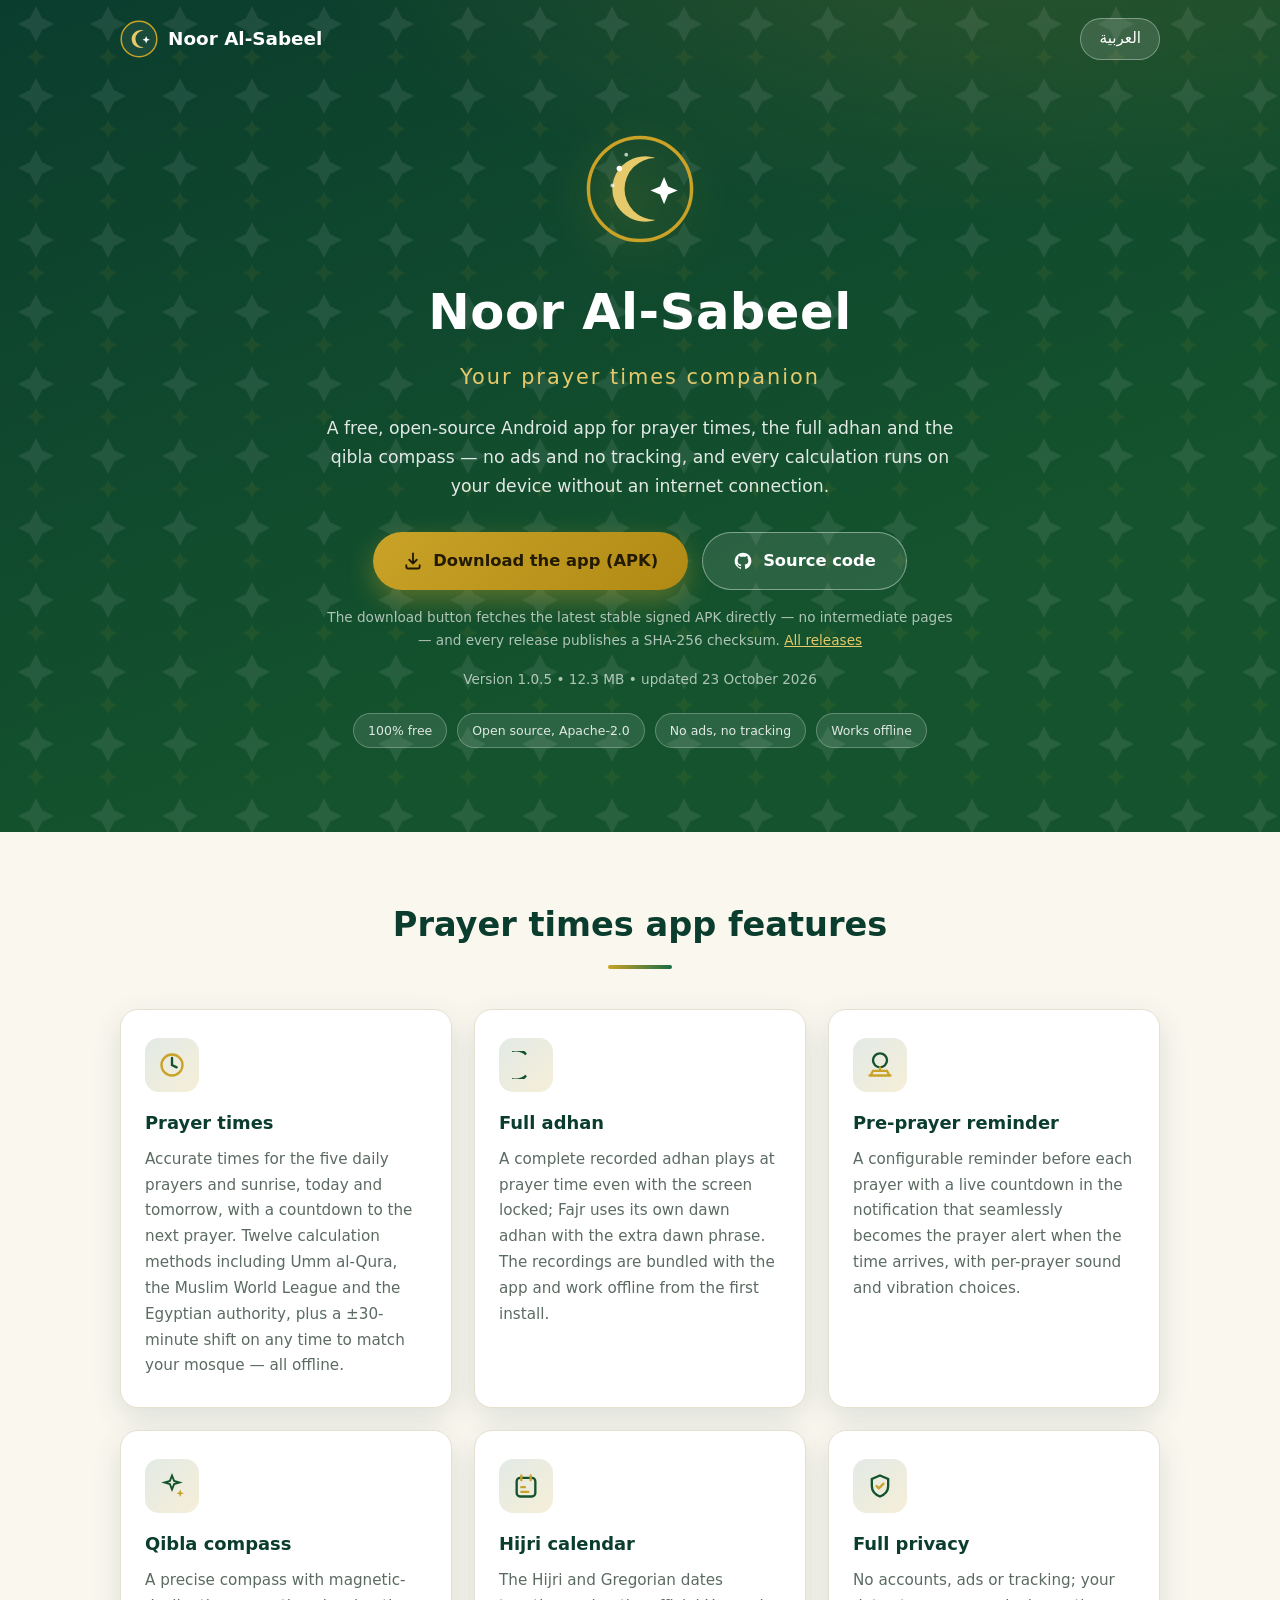
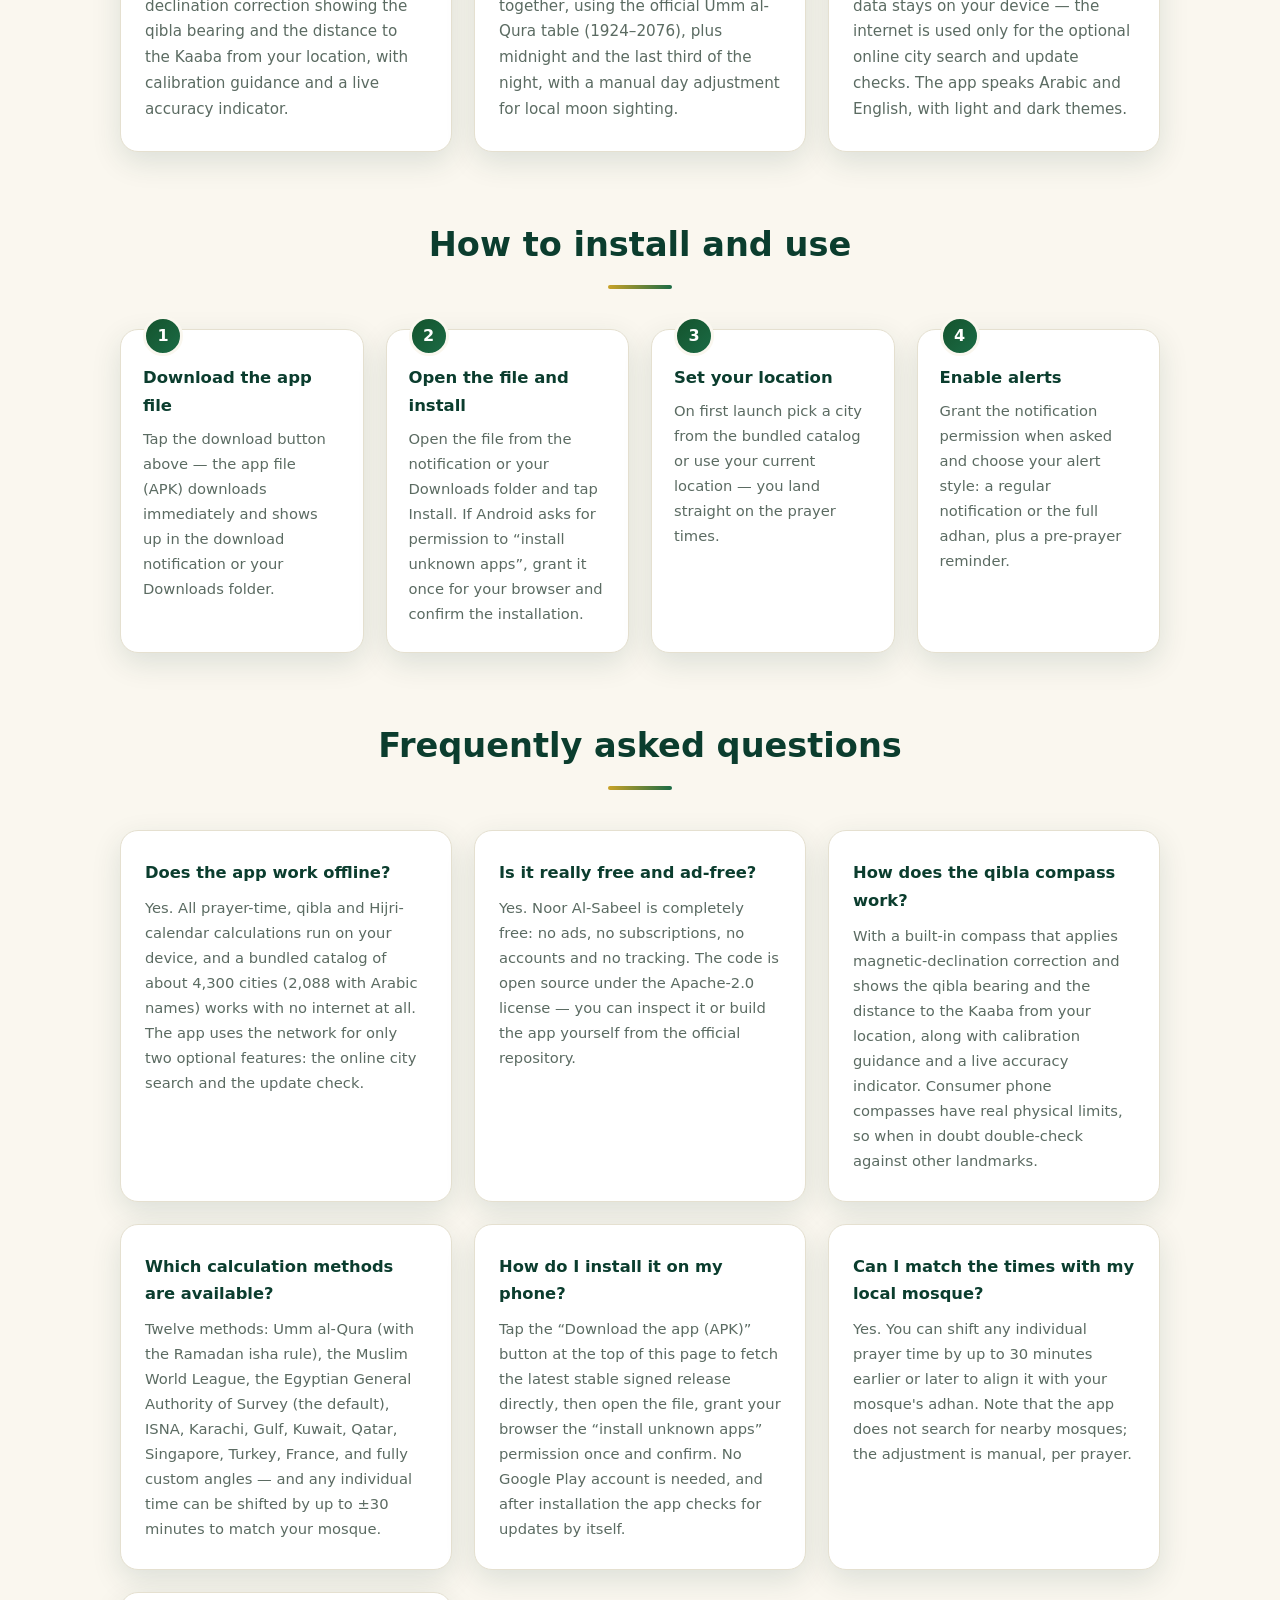
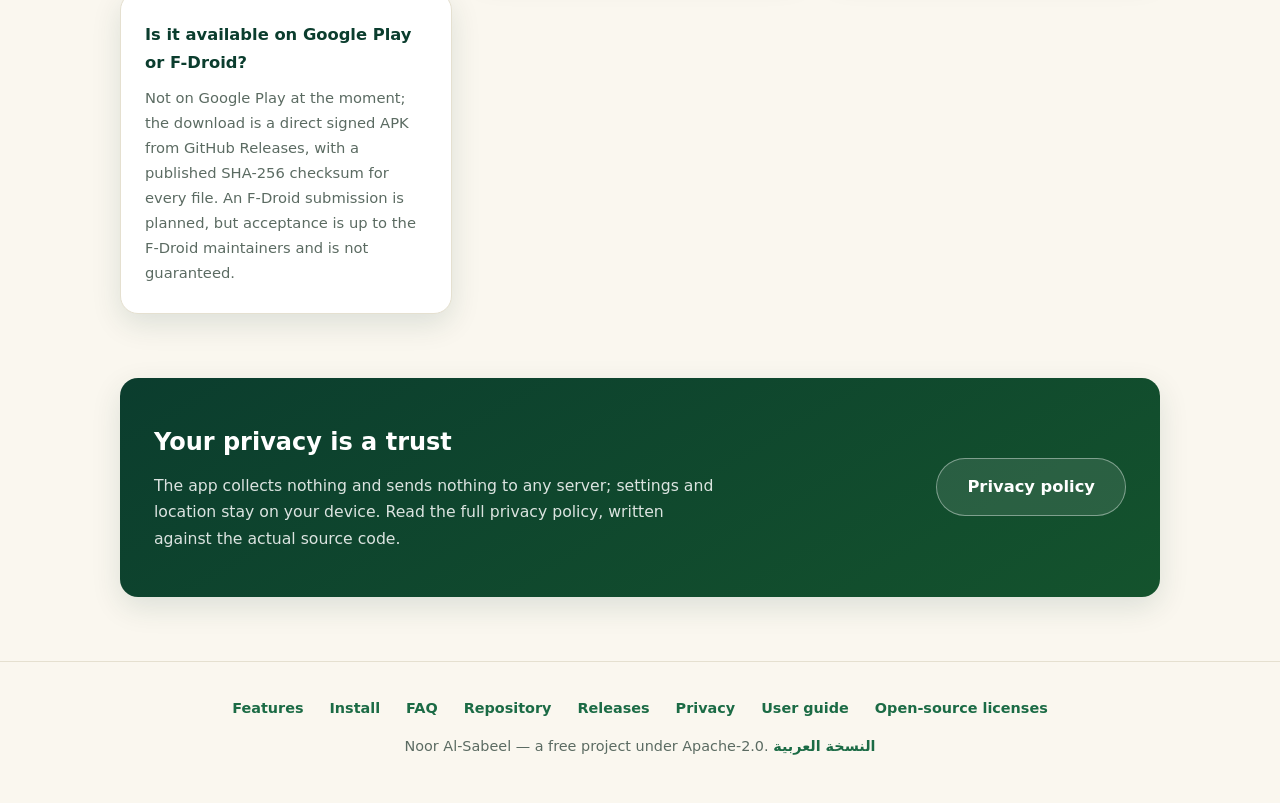
==== en/index.html @ 0519af52 "Landing page: SEO + GEO overhaul — per-language pages (hreflang), JSON-LD, FAQ, sitemap/robots/llms." ====
<!DOCTYPE html>
<html lang="en" dir="ltr">
<head>
<meta charset="UTF-8">
<meta name="viewport" content="width=device-width, initial-scale=1.0">
<title>Noor Al-Sabeel | Prayer Times, Adhan &amp; Qibla App for Android</title>
<meta name="description" content="Noor Al-Sabeel: a free, open-source Android app for prayer times, the full adhan and the qibla compass — offline, no ads, no tracking. Download the latest signed APK.">
<link rel="canonical" href="https://ahmedzakefit.github.io/noor-al-sabeel/en/">
<link rel="alternate" hreflang="ar" href="https://ahmedzakefit.github.io/noor-al-sabeel/">
<link rel="alternate" hreflang="en" href="https://ahmedzakefit.github.io/noor-al-sabeel/en/">
<link rel="alternate" hreflang="x-default" href="https://ahmedzakefit.github.io/noor-al-sabeel/">
<link rel="describedby" href="../llms.txt">
<meta name="theme-color" content="#0b3d2e">
<meta property="og:title" content="Noor Al-Sabeel — Prayer Times, Adhan &amp; Qibla App for Android">
<meta property="og:description" content="Free and open source with no ads and no tracking: prayer times, the full adhan and a qibla compass — all calculations work offline.">
<meta property="og:type" content="website">
<meta property="og:url" content="https://ahmedzakefit.github.io/noor-al-sabeel/en/">
<meta property="og:image" content="https://ahmedzakefit.github.io/noor-al-sabeel/icon-512.png">
<meta property="og:locale" content="en_US">
<meta property="og:locale:alternate" content="ar_AR">
<meta name="twitter:card" content="summary">
<meta name="twitter:title" content="Noor Al-Sabeel — Prayer Times, Adhan &amp; Qibla App for Android">
<meta name="twitter:description" content="Free, open source, offline: prayer times, the full adhan and a qibla compass, with no ads and no tracking.">
<meta name="twitter:image" content="https://ahmedzakefit.github.io/noor-al-sabeel/icon-512.png">
<link rel="apple-touch-icon" href="../icon-512.png">
<link rel="icon" href="data:image/svg+xml,%3Csvg xmlns='http://www.w3.org/2000/svg' viewBox='0 0 64 64'%3E%3Crect width='64' height='64' rx='14' fill='%230b3d2e'/%3E%3Cpath d='M40 14a19 19 0 1 0 0 36 16 16 0 1 1 0-36z' fill='%23e6c96a'/%3E%3Cpath d='M46 25l2.3 5.6 5.6 2.3-5.6 2.3L46 40.8l-2.3-5.6-5.6-2.3 5.6-2.3z' fill='%23ffffff'/%3E%3C/svg%3E">
<script type="application/ld+json">
{
  "@context": "https://schema.org",
  "@graph": [
    {
      "@type": "SoftwareApplication",
      "name": "Noor Al-Sabeel",
      "alternateName": "نور السبيل",
      "url": "https://ahmedzakefit.github.io/noor-al-sabeel/en/",
      "image": "https://ahmedzakefit.github.io/noor-al-sabeel/icon-512.png",
      "description": "A free, open-source Android app for prayer times, the full adhan and the qibla compass. Works fully offline with no ads, no accounts and no tracking, and includes 12 prayer-time calculation methods, the Umm al-Qura Hijri calendar and pre-prayer reminders.",
      "applicationCategory": "LifestyleApplication",
      "operatingSystem": "Android 7.0+",
      "inLanguage": ["en", "ar"],
      "isAccessibleForFree": true,
      "license": "https://www.apache.org/licenses/LICENSE-2.0",
      "offers": { "@type": "Offer", "price": "0", "priceCurrency": "USD" },
      "author": {
        "@type": "Organization",
        "name": "AhmedZakeFit",
        "url": "https://github.com/AhmedZakeFit"
      },
      "downloadUrl": "https://github.com/AhmedZakeFit/noor-al-sabeel/releases/latest/download/noor-al-sabeel.apk",
      "featureList": [
        "Prayer times for the five daily prayers and sunrise with 12 calculation methods, all offline",
        "A complete recorded adhan that plays at prayer time even with the screen locked, with a separate Fajr adhan",
        "A pre-prayer reminder with a live countdown in the notification",
        "A qibla compass with magnetic-declination correction and the distance to the Kaaba",
        "The official Umm al-Qura Hijri calendar (1924–2076) with a manual adjustment",
        "Shift any individual prayer time by up to ±30 minutes to match your local mosque",
        "No ads, no tracking, no accounts; your data stays on your device"
      ]
    },
    {
      "@type": "FAQPage",
      "mainEntity": [
        {
          "@type": "Question",
          "name": "Does the app work offline?",
          "acceptedAnswer": {
            "@type": "Answer",
            "text": "Yes. All prayer-time, qibla and Hijri-calendar calculations run on your device, and a bundled catalog of about 4,300 cities works with no internet at all (2,088 of them with Arabic names). The app uses the network for only two optional features: the online city search and the update check."
          }
        },
        {
          "@type": "Question",
          "name": "Is it really free and ad-free?",
          "acceptedAnswer": {
            "@type": "Answer",
            "text": "Yes. Noor Al-Sabeel is completely free: no ads, no subscriptions, no accounts and no tracking. The code is open source under the Apache-2.0 license, so you can inspect it or build the app yourself."
          }
        },
        {
          "@type": "Question",
          "name": "How does the qibla compass work?",
          "acceptedAnswer": {
            "@type": "Answer",
            "text": "With a built-in compass that applies magnetic-declination correction and shows the qibla bearing and the distance to the Kaaba from your location, along with calibration guidance and a live accuracy indicator. Consumer phone compasses still have real physical limits, so when in doubt double-check against other landmarks."
          }
        },
        {
          "@type": "Question",
          "name": "Which calculation methods are available?",
          "acceptedAnswer": {
            "@type": "Answer",
            "text": "Twelve methods: Umm al-Qura (with the Ramadan isha rule), the Muslim World League, the Egyptian General Authority of Survey (the default), ISNA, Karachi, Gulf, Kuwait, Qatar, Singapore, Turkey, France, and fully custom angles — and any individual time can be shifted by up to ±30 minutes to match your mosque."
          }
        },
        {
          "@type": "Question",
          "name": "How do I install it on my phone?",
          "acceptedAnswer": {
            "@type": "Answer",
            "text": "Tap the \"Download the app (APK)\" button at the top of this page to fetch the latest stable signed release directly, then open the file from the download notification or your Downloads folder, grant your browser the \"install unknown apps\" permission once, and confirm. No Google Play account is needed, and after installation the app checks for updates by itself."
          }
        },
        {
          "@type": "Question",
          "name": "Can I match the times with my local mosque?",
          "acceptedAnswer": {
            "@type": "Answer",
            "text": "Yes. You can shift any individual prayer time by up to 30 minutes earlier or later to align it with your mosque's adhan. Note that the app does not search for nearby mosques; the adjustment is manual, per prayer."
          }
        },
        {
          "@type": "Question",
          "name": "Is it available on Google Play or F-Droid?",
          "acceptedAnswer": {
            "@type": "Answer",
            "text": "It is not on Google Play at the moment; the download is a direct signed APK from GitHub Releases, with a published SHA-256 checksum for every file. An F-Droid submission is planned, but acceptance is up to the F-Droid maintainers and is not guaranteed."
          }
        }
      ]
    }
  ]
}
</script>
<style>
:root{
  --green-deep:#0b3d2e; --green:#14532d; --green-soft:#1b6b45;
  --gold:#c9a227; --gold-soft:#e6c96a;
  --cream:#faf7ef; --ink:#1c2b24; --muted:#5b6b62;
  --card:#ffffff; --line:#e5e0d0;
  --shadow:0 10px 30px rgba(11,61,46,.12);
  --radius:18px;
}
*{margin:0;padding:0;box-sizing:border-box}
html{scroll-behavior:smooth}
body{
  font-family:"Segoe UI",system-ui,-apple-system,"Helvetica Neue",Arial,"Noto Sans Arabic",sans-serif;
  background:var(--cream); color:var(--ink); line-height:1.7; -webkit-font-smoothing:antialiased;
}
.wrap{max-width:1080px;margin-inline:auto;padding-inline:20px}

/* ---------- header ---------- */
header{
  background:
    radial-gradient(1200px 500px at 80% -10%, rgba(201,162,39,.16), transparent 60%),
    linear-gradient(160deg,var(--green-deep),var(--green) 70%);
  color:#fff; position:relative; overflow:hidden;
}
header::before{
  content:""; position:absolute; inset:0; opacity:.08; pointer-events:none;
  background-image:url("data:image/svg+xml,%3Csvg xmlns='http://www.w3.org/2000/svg' width='72' height='72' viewBox='0 0 72 72'%3E%3Cpath d='M36 6 42 18 54 24 42 30 36 42 30 30 18 24 30 18Z' fill='%23ffffff'/%3E%3Cpath d='M36 48 39 54 45 57 39 60 36 66 33 60 27 57 33 54Z' fill='%23c9a227'/%3E%3C/svg%3E");
  background-size:72px 72px;
}
nav{display:flex;align-items:center;justify-content:space-between;gap:12px;padding:18px 0;position:relative}
.brand{display:flex;align-items:center;gap:10px;font-weight:700;font-size:1.15rem}
.brand svg{width:38px;height:38px;flex:none}
.lang-switch{
  background:rgba(255,255,255,.12); color:#fff; border:1px solid rgba(255,255,255,.35);
  border-radius:999px; padding:7px 18px; cursor:pointer; font-size:.95rem; font-family:inherit;
  transition:background .2s; text-decoration:none; display:inline-block;
}
.lang-switch:hover{background:rgba(255,255,255,.22)}
.hero{position:relative;padding:56px 0 84px;text-align:center}
.hero .crescent{width:110px;height:110px;margin-bottom:18px;filter:drop-shadow(0 8px 24px rgba(201,162,39,.45))}
.hero h1{font-size:clamp(1.9rem,5vw,3.1rem);font-weight:800;letter-spacing:.5px}
.hero h1 small{display:block;font-size:.42em;font-weight:500;color:var(--gold-soft);margin-top:6px;letter-spacing:2px}
.hero p{max-width:640px;margin:18px auto 0;color:rgba(255,255,255,.88);font-size:1.08rem}
.cta-row{display:flex;flex-wrap:wrap;gap:14px;justify-content:center;margin-top:30px}
.btn{
  display:inline-flex;align-items:center;gap:10px;border-radius:999px;padding:14px 30px;
  font-weight:700;font-size:1.02rem;text-decoration:none;transition:transform .15s, box-shadow .15s;
  border:none;cursor:pointer;font-family:inherit;
}
.btn-primary{background:linear-gradient(135deg,var(--gold),#b18a15);color:#231a02;box-shadow:0 10px 26px rgba(201,162,39,.4)}
.btn-primary:hover{transform:translateY(-2px);box-shadow:0 14px 32px rgba(201,162,39,.5)}
.btn-ghost{background:rgba(255,255,255,.1);color:#fff;border:1px solid rgba(255,255,255,.4)}
.btn-ghost:hover{background:rgba(255,255,255,.2)}
.btn svg{width:20px;height:20px}
.hero .note{margin-top:16px;font-size:.85rem;color:rgba(255,255,255,.66)}
.hero .note a{color:var(--gold-soft);text-decoration:underline}
.badges{display:flex;gap:10px;justify-content:center;margin-top:22px;flex-wrap:wrap}
.badge{
  font-size:.78rem;background:rgba(255,255,255,.1);border:1px solid rgba(255,255,255,.25);
  border-radius:999px;padding:6px 14px;color:rgba(255,255,255,.85);
}

/* ---------- sections ---------- */
section{padding:64px 0}
.section-title{text-align:center;margin-bottom:40px}
.section-title h2{font-size:clamp(1.5rem,3.6vw,2.1rem);color:var(--green-deep);font-weight:800}
.section-title .bar{width:64px;height:4px;background:linear-gradient(90deg,var(--gold),var(--green-soft));border-radius:99px;margin:12px auto 0}

/* features */
.grid{display:grid;grid-template-columns:repeat(auto-fit,minmax(250px,1fr));gap:22px}
.card{
  background:var(--card);border:1px solid var(--line);border-radius:var(--radius);
  padding:28px 24px;box-shadow:var(--shadow);
}
.card .icon{
  width:54px;height:54px;border-radius:14px;display:flex;align-items:center;justify-content:center;
  background:linear-gradient(135deg,rgba(20,83,45,.12),rgba(201,162,39,.18));margin-bottom:16px;
}
.card .icon svg{width:28px;height:28px}
.card h3{color:var(--green-deep);font-size:1.12rem;margin-bottom:8px;font-weight:700}
.card p{color:var(--muted);font-size:.95rem}

/* install steps */
.steps{counter-reset:step;display:grid;grid-template-columns:repeat(auto-fit,minmax(230px,1fr));gap:22px}
.step{background:var(--card);border:1px solid var(--line);border-radius:var(--radius);padding:26px 22px;box-shadow:var(--shadow);position:relative}
.step::before{
  counter-increment:step;content:counter(step);
  position:absolute;top:-14px;inset-inline-start:22px;width:34px;height:34px;border-radius:50%;
  background:linear-gradient(135deg,var(--green),var(--green-soft));color:#fff;font-weight:800;
  display:flex;align-items:center;justify-content:center;border:3px solid var(--cream);
}
.step h3{color:var(--green-deep);font-size:1.03rem;margin:8px 0 6px;font-weight:700}
.step p{color:var(--muted);font-size:.92rem}

/* FAQ */
.faq .card h3{font-size:1.02rem}
.faq .card p{font-size:.92rem}

/* privacy band */
.band{
  background:linear-gradient(150deg,var(--green-deep),var(--green));border-radius:var(--radius);
  color:#fff;padding:44px 34px;display:flex;flex-wrap:wrap;gap:26px;align-items:center;justify-content:space-between;
  box-shadow:var(--shadow);
}
.band h2{font-size:1.5rem;margin-bottom:10px}
.band p{color:rgba(255,255,255,.85);max-width:560px;font-size:.98rem}
.band .btn-ghost{white-space:nowrap}

/* footer */
footer{border-top:1px solid var(--line);padding:34px 0 44px;color:var(--muted);font-size:.9rem;text-align:center}
footer .links{display:flex;gap:8px 26px;justify-content:center;flex-wrap:wrap;margin-bottom:14px}
footer a{color:var(--green-soft);text-decoration:none;font-weight:600}
footer a:hover{text-decoration:underline}

/* ---------- responsive ---------- */
@media (max-width:640px){
  .hero{padding:40px 0 64px}
  .cta-row .btn{width:100%;justify-content:center}
  section{padding:48px 0}
}
</style>
</head>
<body>

<header>
  <div class="wrap">
    <nav>
      <div class="brand">
        <svg viewBox="0 0 64 64" fill="none" aria-hidden="true">
          <circle cx="32" cy="32" r="30" stroke="#c9a227" stroke-width="2.5" fill="rgba(255,255,255,.06)"/>
          <path d="M40 18a15 15 0 1 0 0 28 12.5 12.5 0 1 1 0-28z" fill="#e6c96a"/>
          <path d="M44 27l1.8 4.4 4.4 1.8-4.4 1.8L44 39.4l-1.8-4.4-4.4-1.8 4.4-1.8z" fill="#ffffff"/>
        </svg>
        <span>Noor Al-Sabeel</span>
      </div>
      <a class="lang-switch" href="../" hreflang="ar" lang="ar" title="التبديل إلى العربية">العربية</a>
    </nav>

    <div class="hero">
      <svg class="crescent" viewBox="0 0 64 64" fill="none" aria-hidden="true">
        <circle cx="32" cy="32" r="30" stroke="#c9a227" stroke-width="2"/>
        <path d="M41 14a19 19 0 1 0 0 36 16 16 0 1 1 0-36z" fill="#e6c96a"/>
        <path d="M46 25l2.3 5.6 5.6 2.3-5.6 2.3L46 40.8l-2.3-5.6-5.6-2.3 5.6-2.3z" fill="#ffffff"/>
        <circle cx="20" cy="20" r="1.6" fill="#ffffff"/>
        <circle cx="16" cy="30" r="1.2" fill="#ffffff" opacity=".7"/>
        <circle cx="24" cy="12" r="1.1" fill="#ffffff" opacity=".7"/>
      </svg>
      <h1>
        Noor Al-Sabeel
        <small>Your prayer times companion</small>
      </h1>
      <p>
        A free, open-source Android app for prayer times, the full adhan and the
        qibla compass — no ads and no tracking, and every calculation runs on your
        device without an internet connection.
      </p>

      <div class="cta-row">
        <a class="btn btn-primary" href="https://github.com/AhmedZakeFit/noor-al-sabeel/releases/latest/download/noor-al-sabeel.apk">
          <svg viewBox="0 0 24 24" fill="none" aria-hidden="true"><path d="M12 3v12m0 0l-4.5-4.5M12 15l4.5-4.5M4 17v2a2 2 0 002 2h12a2 2 0 002-2v-2" stroke="currentColor" stroke-width="2.2" stroke-linecap="round" stroke-linejoin="round"/></svg>
          <span>Download the app (APK)</span>
        </a>
        <a class="btn btn-ghost" href="https://github.com/AhmedZakeFit/noor-al-sabeel">
          <svg viewBox="0 0 24 24" fill="currentColor" aria-hidden="true"><path d="M12 2A10 10 0 0 0 8.84 21.5c.5.08.66-.23.66-.5v-1.69c-2.77.6-3.36-1.34-3.36-1.34-.46-1.16-1.11-1.47-1.11-1.47-.91-.62.07-.6.07-.6 1 .07 1.53 1.03 1.53 1.03.87 1.52 2.34 1.07 2.91.83.09-.65.35-1.09.63-1.34-2.22-.25-4.55-1.11-4.55-4.92 0-1.11.38-2 1.03-2.71-.1-.25-.45-1.29.1-2.64 0 0 .84-.27 2.75 1.02.79-.22 1.65-.33 2.5-.33s1.71.11 2.5.33c1.91-1.29 2.75-1.02 2.75-1.02.55 1.35.2 2.39.1 2.64.65.71 1.03 1.6 1.03 2.71 0 3.82-2.34 4.66-4.57 4.91.36.31.69.92.69 1.85V21c0 .27.16.59.67.5C19.14 20.16 22 16.42 22 12A10 10 0 0 0 12 2z"/></svg>
          <span>Source code</span>
        </a>
      </div>
      <p class="note">The download button fetches the latest stable signed APK directly — no intermediate pages — and every release publishes a SHA-256 checksum. <a href="https://github.com/AhmedZakeFit/noor-al-sabeel/releases">All releases</a></p>
      <p class="note" id="releaseMeta" hidden></p>

      <div class="badges">
        <span class="badge">100% free</span>
        <span class="badge">Open source, Apache-2.0</span>
        <span class="badge">No ads, no tracking</span>
        <span class="badge">Works offline</span>
      </div>
    </div>
  </div>
</header>

<main>
  <!-- ================= features ================= -->
  <section id="features">
    <div class="wrap">
      <div class="section-title">
        <h2>Prayer times app features</h2>
        <div class="bar"></div>
      </div>
      <div class="grid">

        <div class="card">
          <div class="icon"><svg viewBox="0 0 24 24" fill="none"><path d="M12 6v6l4 2" stroke="#14532d" stroke-width="2" stroke-linecap="round"/><circle cx="12" cy="12" r="9" stroke="#c9a227" stroke-width="2"/></svg></div>
          <h3>Prayer times</h3>
          <p>Accurate times for the five daily prayers and sunrise, today and tomorrow, with a countdown to the next prayer. Twelve calculation methods including Umm al-Qura, the Muslim World League and the Egyptian authority, plus a ±30-minute shift on any time to match your mosque — all offline.</p>
        </div>

        <div class="card">
          <div class="icon"><svg viewBox="0 0 24 24" fill="none"><path d="M12 3a15 15 0 1 0 0 18 12.5 12.5 0 1 1 0-18z" stroke="#14532d" stroke-width="2" fill="rgba(201,162,39,.25)"/></svg></div>
          <h3>Full adhan</h3>
          <p>A complete recorded adhan plays at prayer time even with the screen locked; Fajr uses its own dawn adhan with the extra dawn phrase. The recordings are bundled with the app and work offline from the first install.</p>
        </div>

        <div class="card">
          <div class="icon"><svg viewBox="0 0 24 24" fill="none"><path d="M18 8a6 6 0 1 1-12 0 6 6 0 0 1 12 0z" stroke="#14532d" stroke-width="2"/><path d="M12 14v3m-9 4h18M4 21l2-4h12l2 4" stroke="#c9a227" stroke-width="2" stroke-linecap="round"/></svg></div>
          <h3>Pre-prayer reminder</h3>
          <p>A configurable reminder before each prayer with a live countdown in the notification that seamlessly becomes the prayer alert when the time arrives, with per-prayer sound and vibration choices.</p>
        </div>

        <div class="card">
          <div class="icon"><svg viewBox="0 0 24 24" fill="none"><path d="M12 3l1.8 4.6L18.5 9l-4.7 1.4L12 15l-1.8-4.6L5.5 9l4.7-1.4z" stroke="#14532d" stroke-width="1.6"/><path d="M19 15l.9 2.3 2.3.9-2.3.9-.9 2.3-.9-2.3-2.3-.9 2.3-.9z" fill="#c9a227"/></svg></div>
          <h3>Qibla compass</h3>
          <p>A precise compass with magnetic-declination correction showing the qibla bearing and the distance to the Kaaba from your location, with calibration guidance and a live accuracy indicator.</p>
        </div>

        <div class="card">
          <div class="icon"><svg viewBox="0 0 24 24" fill="none"><rect x="4" y="5" width="16" height="16" rx="3" stroke="#14532d" stroke-width="2"/><path d="M8 3v4M16 3v4M8 13h3M8 17h6" stroke="#c9a227" stroke-width="2" stroke-linecap="round"/></svg></div>
          <h3>Hijri calendar</h3>
          <p>The Hijri and Gregorian dates together, using the official Umm al-Qura table (1924–2076), plus midnight and the last third of the night, with a manual day adjustment for local moon sighting.</p>
        </div>

        <div class="card">
          <div class="icon"><svg viewBox="0 0 24 24" fill="none"><path d="M12 3l7 3v6c0 4.4-3 7.4-7 9-4-1.6-7-4.6-7-9V6z" stroke="#14532d" stroke-width="2"/><path d="M9 12l2 2 4-4" stroke="#c9a227" stroke-width="2" stroke-linecap="round" stroke-linejoin="round"/></svg></div>
          <h3>Full privacy</h3>
          <p>No accounts, ads or tracking; your data stays on your device — the internet is used only for the optional online city search and update checks. The app speaks Arabic and English, with light and dark themes.</p>
        </div>

      </div>
    </div>
  </section>

  <!-- ================= how to install ================= -->
  <section id="install" style="padding-top:0">
    <div class="wrap">
      <div class="section-title">
        <h2>How to install and use</h2>
        <div class="bar"></div>
      </div>
      <div class="steps">
        <div class="step">
          <h3>Download the app file</h3>
          <p>Tap the download button above — the app file (APK) downloads immediately and shows up in the download notification or your Downloads folder.</p>
        </div>
        <div class="step">
          <h3>Open the file and install</h3>
          <p>Open the file from the notification or your Downloads folder and tap Install. If Android asks for permission to “install unknown apps”, grant it once for your browser and confirm the installation.</p>
        </div>
        <div class="step">
          <h3>Set your location</h3>
          <p>On first launch pick a city from the bundled catalog or use your current location — you land straight on the prayer times.</p>
        </div>
        <div class="step">
          <h3>Enable alerts</h3>
          <p>Grant the notification permission when asked and choose your alert style: a regular notification or the full adhan, plus a pre-prayer reminder.</p>
        </div>
      </div>
    </div>
  </section>

  <!-- ================= FAQ ================= -->
  <section id="faq" class="faq" style="padding-top:0">
    <div class="wrap">
      <div class="section-title">
        <h2>Frequently asked questions</h2>
        <div class="bar"></div>
      </div>
      <div class="grid">

        <div class="card">
          <h3>Does the app work offline?</h3>
          <p>Yes. All prayer-time, qibla and Hijri-calendar calculations run on your device, and a bundled catalog of about 4,300 cities (2,088 with Arabic names) works with no internet at all. The app uses the network for only two optional features: the online city search and the update check.</p>
        </div>

        <div class="card">
          <h3>Is it really free and ad-free?</h3>
          <p>Yes. Noor Al-Sabeel is completely free: no ads, no subscriptions, no accounts and no tracking. The code is open source under the Apache-2.0 license — you can inspect it or build the app yourself from the official repository.</p>
        </div>

        <div class="card">
          <h3>How does the qibla compass work?</h3>
          <p>With a built-in compass that applies magnetic-declination correction and shows the qibla bearing and the distance to the Kaaba from your location, along with calibration guidance and a live accuracy indicator. Consumer phone compasses have real physical limits, so when in doubt double-check against other landmarks.</p>
        </div>

        <div class="card">
          <h3>Which calculation methods are available?</h3>
          <p>Twelve methods: Umm al-Qura (with the Ramadan isha rule), the Muslim World League, the Egyptian General Authority of Survey (the default), ISNA, Karachi, Gulf, Kuwait, Qatar, Singapore, Turkey, France, and fully custom angles — and any individual time can be shifted by up to ±30 minutes to match your mosque.</p>
        </div>

        <div class="card">
          <h3>How do I install it on my phone?</h3>
          <p>Tap the “Download the app (APK)” button at the top of this page to fetch the latest stable signed release directly, then open the file, grant your browser the “install unknown apps” permission once and confirm. No Google Play account is needed, and after installation the app checks for updates by itself.</p>
        </div>

        <div class="card">
          <h3>Can I match the times with my local mosque?</h3>
          <p>Yes. You can shift any individual prayer time by up to 30 minutes earlier or later to align it with your mosque's adhan. Note that the app does not search for nearby mosques; the adjustment is manual, per prayer.</p>
        </div>

        <div class="card">
          <h3>Is it available on Google Play or F-Droid?</h3>
          <p>Not on Google Play at the moment; the download is a direct signed APK from GitHub Releases, with a published SHA-256 checksum for every file. An F-Droid submission is planned, but acceptance is up to the F-Droid maintainers and is not guaranteed.</p>
        </div>

      </div>
    </div>
  </section>

  <!-- ================= privacy band ================= -->
  <section style="padding-top:0">
    <div class="wrap">
      <div class="band">
        <div>
          <h2>Your privacy is a trust</h2>
          <p>The app collects nothing and sends nothing to any server; settings and location stay on your device. Read the full privacy policy, written against the actual source code.</p>
        </div>
        <a class="btn btn-ghost" href="https://github.com/AhmedZakeFit/noor-al-sabeel/blob/main/PRIVACY.md">
          <span>Privacy policy</span>
        </a>
      </div>
    </div>
  </section>
</main>

<footer>
  <div class="wrap">
    <div class="links">
      <a href="#features">Features</a>
      <a href="#install">Install</a>
      <a href="#faq">FAQ</a>
      <a href="https://github.com/AhmedZakeFit/noor-al-sabeel">Repository</a>
      <a href="https://github.com/AhmedZakeFit/noor-al-sabeel/releases">Releases</a>
      <a href="https://github.com/AhmedZakeFit/noor-al-sabeel/blob/main/PRIVACY.md">Privacy</a>
      <a href="https://github.com/AhmedZakeFit/noor-al-sabeel/blob/main/README.md">User guide</a>
      <a href="https://github.com/AhmedZakeFit/noor-al-sabeel/blob/main/NOTICE.md">Open-source licenses</a>
    </div>
    <p>Noor Al-Sabeel — a free project under Apache-2.0. <a href="../" lang="ar" hreflang="ar">النسخة العربية</a></p>
  </div>
</footer>

<script>
/* Release metadata (version, size, date) — rendered ONLY from release.json,
   which the release workflow writes after actually downloading the published
   APK through the fixed link and verifying it (magic bytes + size + SHA-256
   equal to the versioned asset). If the file is missing or stale, the line
   simply stays hidden; the download button itself is a fixed URL that always
   follows the latest stable release. */
var REL = null;
function renderReleaseMeta(){
  var el = document.getElementById('releaseMeta');
  if (!el) return;
  if (!REL) { el.hidden = true; return; }
  var mb = (REL.sizeBytes / 1048576).toFixed(1);
  var d = new Date(REL.publishedAt);
  var isAr = document.documentElement.getAttribute('lang') === 'ar';
  var ds;
  try {
    ds = d.toLocaleDateString(isAr ? 'ar-EG' : 'en-GB',
      { day: 'numeric', month: 'long', year: 'numeric' });
  } catch (e) { ds = d.toISOString().slice(0, 10); }
  el.textContent = (isAr ? 'الإصدار ' : 'Version ') + REL.version +
    ' • ' + mb + ' MB • ' + (isAr ? 'آخر تحديث ' : 'updated ') + ds;
  el.hidden = false;
}
fetch('../release.json', { cache: 'no-cache' })
  .then(function (r) { return r.ok ? r.json() : null; })
  .then(function (j) { if (j && j.version) { REL = j; renderReleaseMeta(); } })
  .catch(function () { /* offline or not yet published — line stays hidden */ });
</script>
</body>
</html>
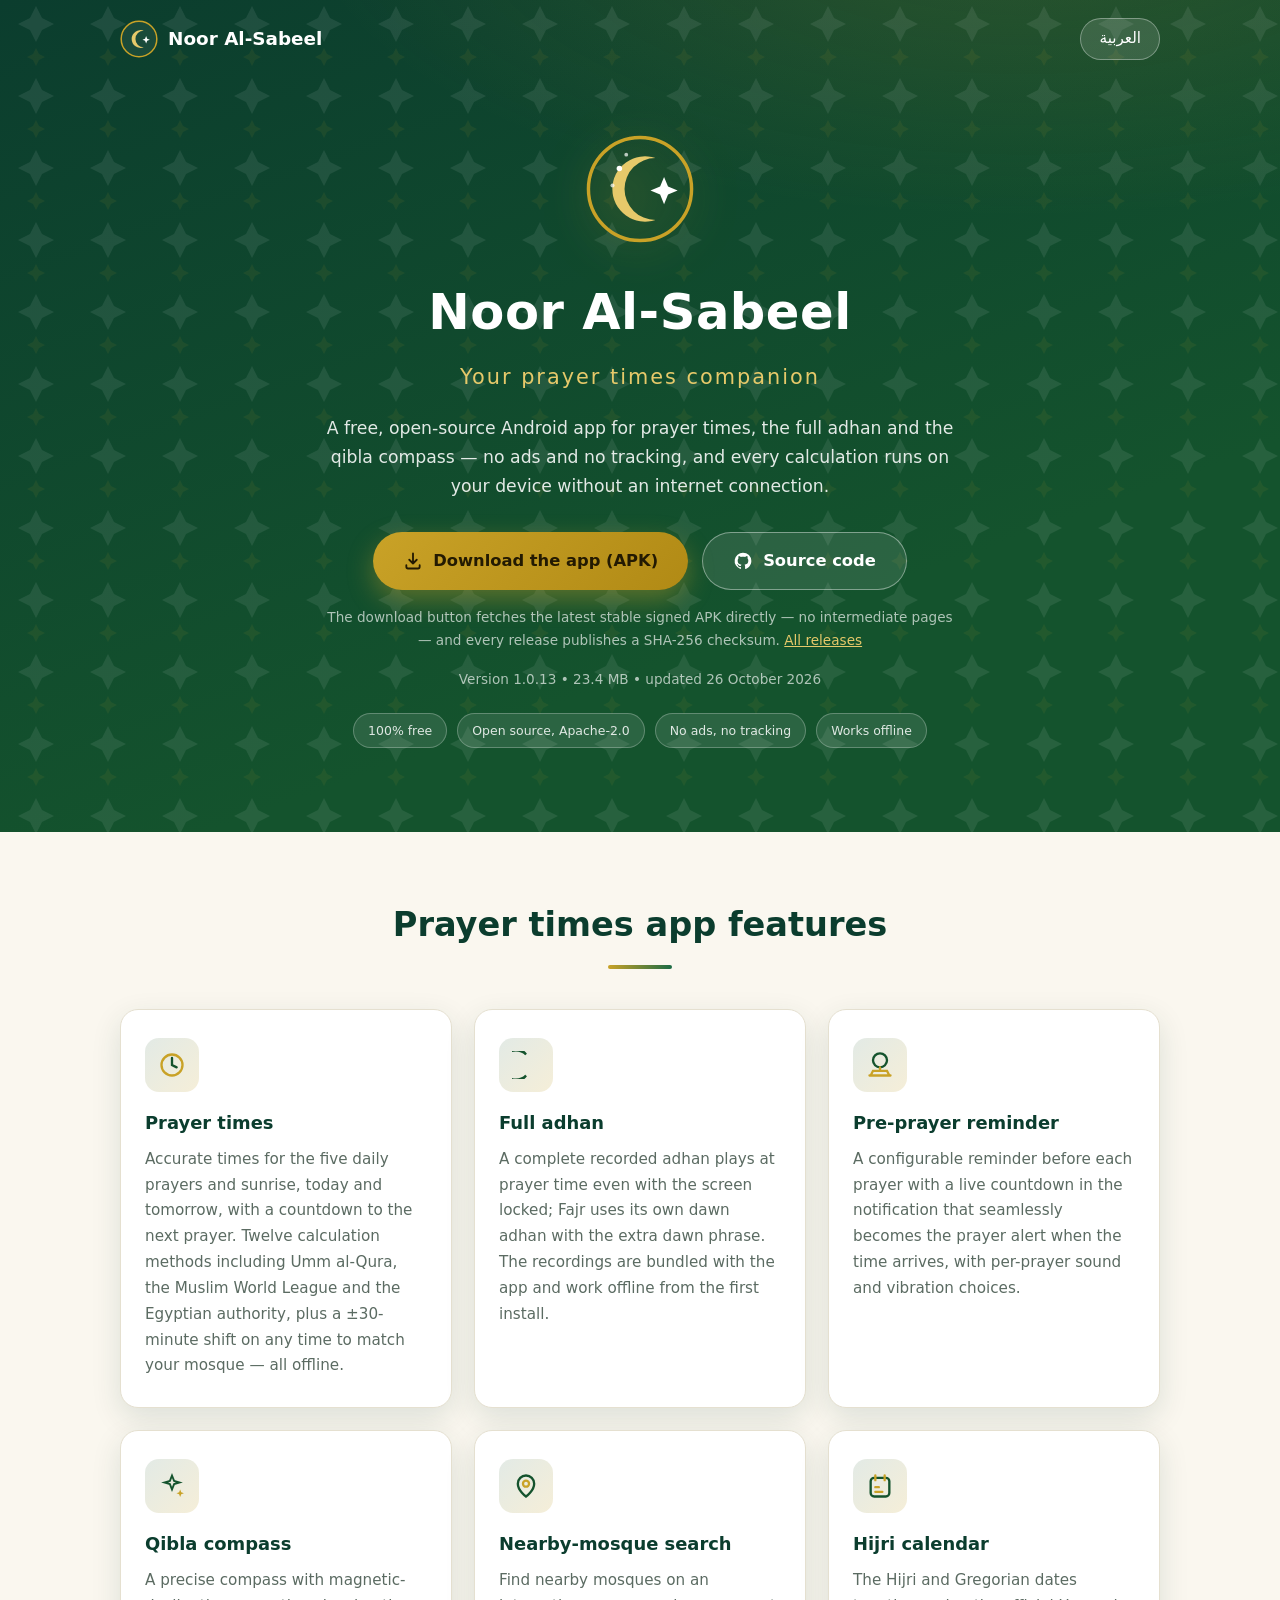
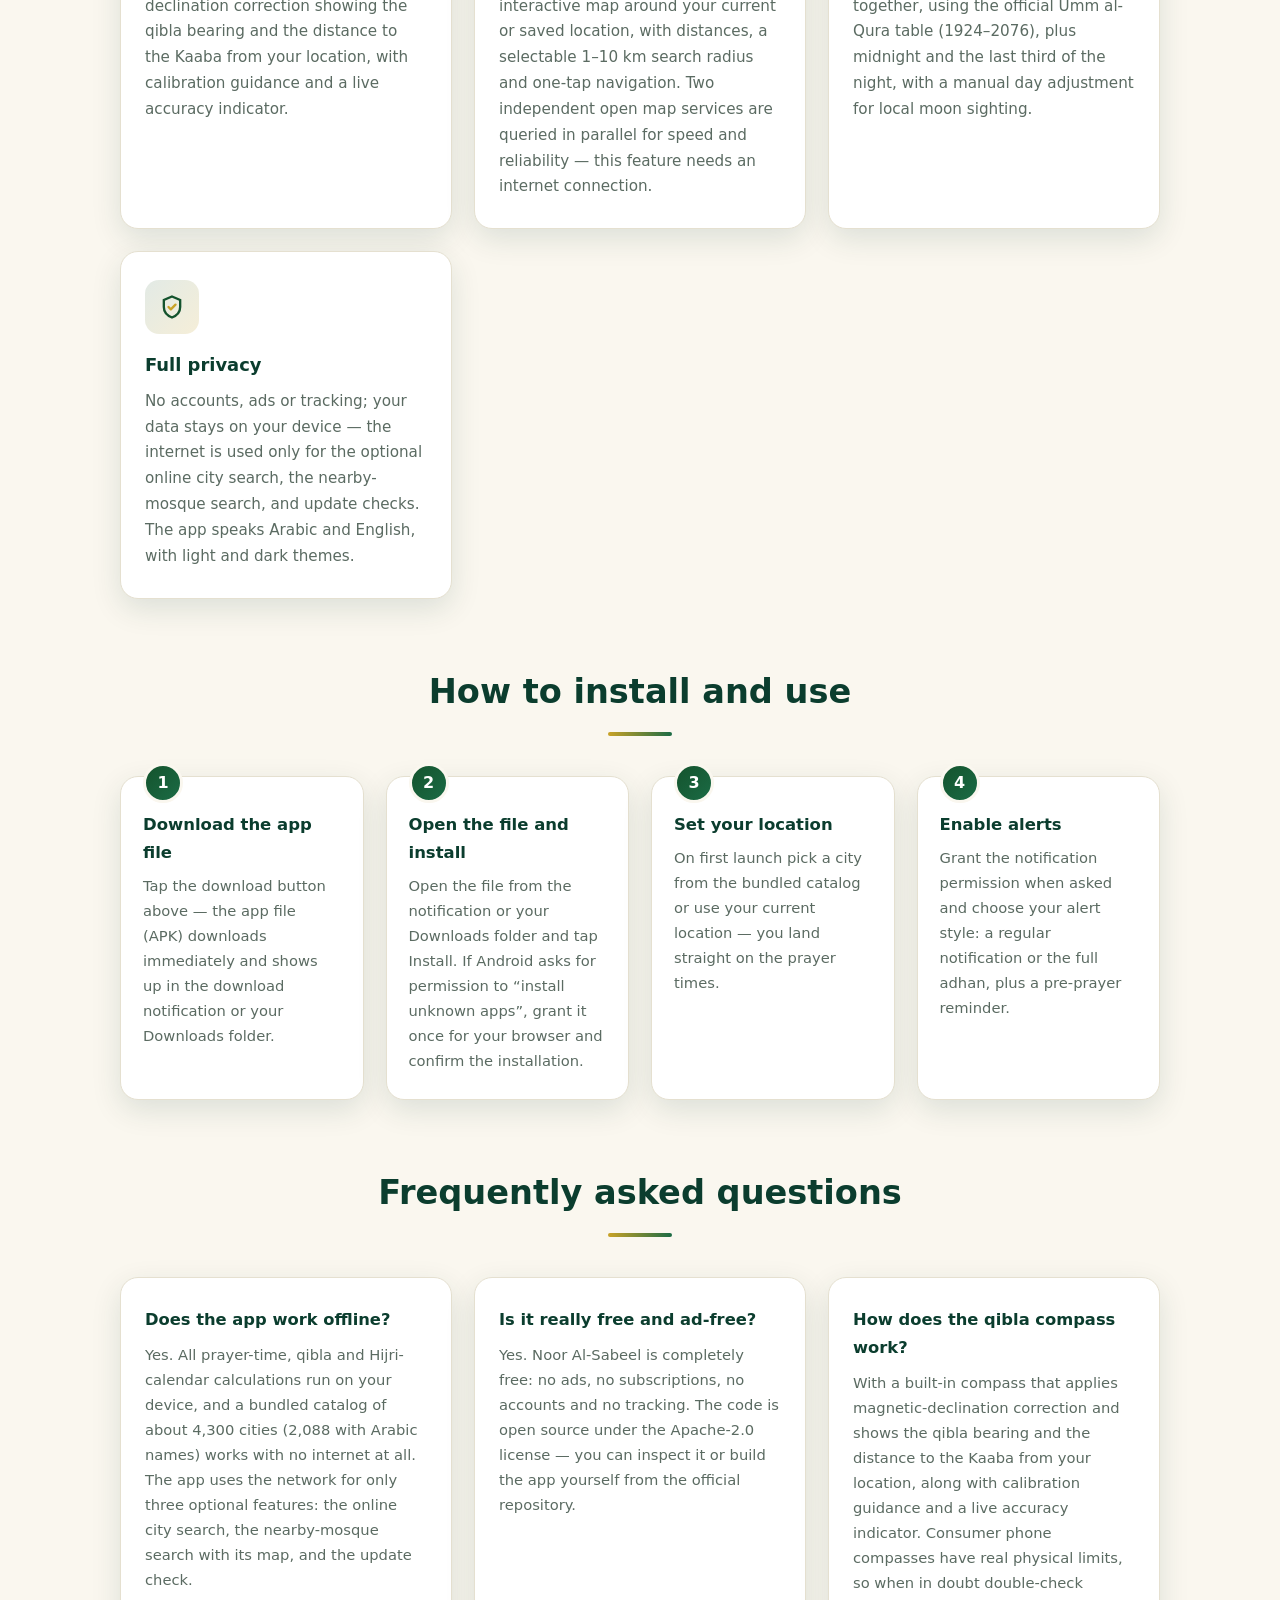
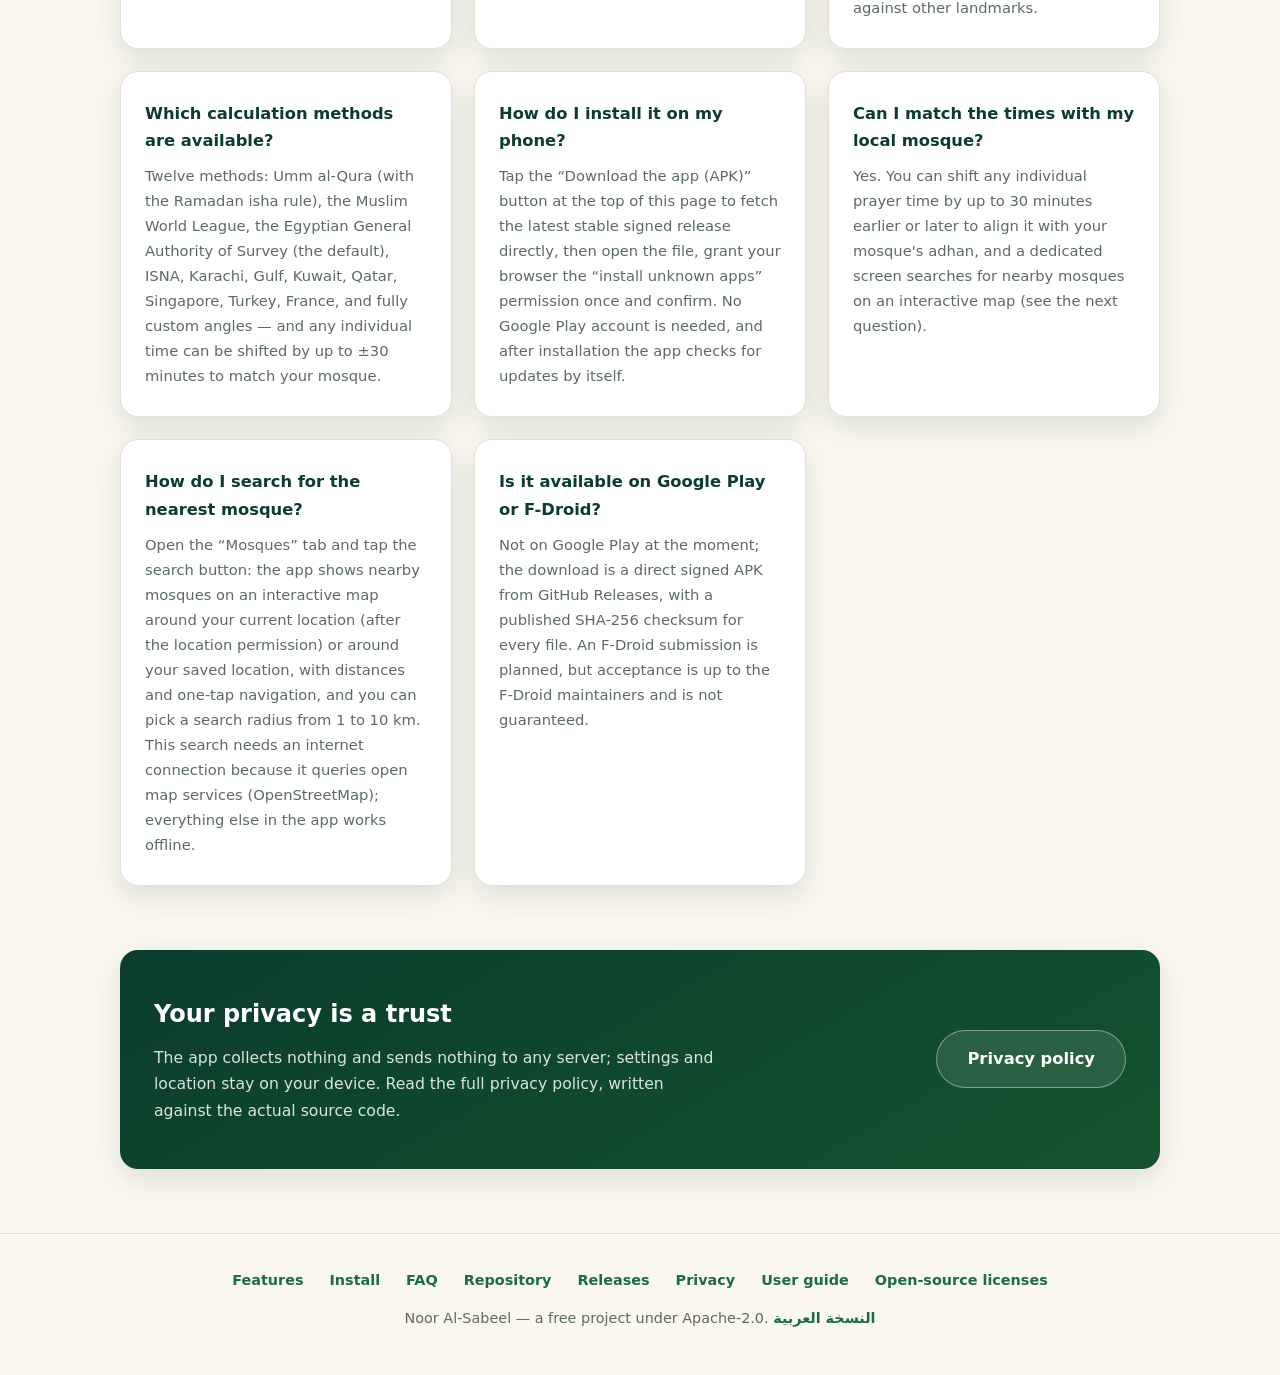
==== commit afc2e74f: "Landing pages: add nearby-mosque search to features and FAQ, drop the contradictory 'no mosque searc" ====
--- a/en/index.html
+++ b/en/index.html
@@ -52,6 +52,7 @@
         "A complete recorded adhan that plays at prayer time even with the screen locked, with a separate Fajr adhan",
         "A pre-prayer reminder with a live countdown in the notification",
         "A qibla compass with magnetic-declination correction and the distance to the Kaaba",
+        "Nearby-mosque search on an interactive map with a 1–10 km radius",
         "The official Umm al-Qura Hijri calendar (1924–2076) with a manual adjustment",
         "Shift any individual prayer time by up to ±30 minutes to match your local mosque",
         "No ads, no tracking, no accounts; your data stays on your device"
@@ -65,7 +66,7 @@
           "name": "Does the app work offline?",
           "acceptedAnswer": {
             "@type": "Answer",
-            "text": "Yes. All prayer-time, qibla and Hijri-calendar calculations run on your device, and a bundled catalog of about 4,300 cities works with no internet at all (2,088 of them with Arabic names). The app uses the network for only two optional features: the online city search and the update check."
+            "text": "Yes. All prayer-time, qibla and Hijri-calendar calculations run on your device, and a bundled catalog of about 4,300 cities works with no internet at all (2,088 of them with Arabic names). The app uses the network for only three optional features: the online city search, the nearby-mosque search with its map, and the update check."
           }
         },
         {
@@ -105,7 +106,15 @@
           "name": "Can I match the times with my local mosque?",
           "acceptedAnswer": {
             "@type": "Answer",
-            "text": "Yes. You can shift any individual prayer time by up to 30 minutes earlier or later to align it with your mosque's adhan. Note that the app does not search for nearby mosques; the adjustment is manual, per prayer."
+            "text": "Yes. You can shift any individual prayer time by up to 30 minutes earlier or later to align it with your mosque's adhan, and a dedicated screen searches for nearby mosques on an interactive map."
+          }
+        },
+        {
+          "@type": "Question",
+          "name": "How do I search for the nearest mosque?",
+          "acceptedAnswer": {
+            "@type": "Answer",
+            "text": "Open the “Mosques” tab and tap the search button: the app shows nearby mosques on an interactive map around your current location (after the location permission) or around your saved location, with distances and one-tap navigation, and you can pick a search radius from 1 to 10 km. This search needs an internet connection because it queries open map services (OpenStreetMap); everything else in the app works offline."
           }
         },
         {
@@ -336,6 +345,12 @@
         </div>
 
         <div class="card">
+          <div class="icon"><svg viewBox="0 0 24 24" fill="none"><path d="M12 21s-7-5.1-7-11a7 7 0 0 1 14 0c0 5.9-7 11-7 11z" stroke="#14532d" stroke-width="2"/><circle cx="12" cy="10" r="2.6" stroke="#c9a227" stroke-width="2"/></svg></div>
+          <h3>Nearby-mosque search</h3>
+          <p>Find nearby mosques on an interactive map around your current or saved location, with distances, a selectable 1–10 km search radius and one-tap navigation. Two independent open map services are queried in parallel for speed and reliability — this feature needs an internet connection.</p>
+        </div>
+
+        <div class="card">
           <div class="icon"><svg viewBox="0 0 24 24" fill="none"><rect x="4" y="5" width="16" height="16" rx="3" stroke="#14532d" stroke-width="2"/><path d="M8 3v4M16 3v4M8 13h3M8 17h6" stroke="#c9a227" stroke-width="2" stroke-linecap="round"/></svg></div>
           <h3>Hijri calendar</h3>
           <p>The Hijri and Gregorian dates together, using the official Umm al-Qura table (1924–2076), plus midnight and the last third of the night, with a manual day adjustment for local moon sighting.</p>
@@ -344,7 +359,7 @@
         <div class="card">
           <div class="icon"><svg viewBox="0 0 24 24" fill="none"><path d="M12 3l7 3v6c0 4.4-3 7.4-7 9-4-1.6-7-4.6-7-9V6z" stroke="#14532d" stroke-width="2"/><path d="M9 12l2 2 4-4" stroke="#c9a227" stroke-width="2" stroke-linecap="round" stroke-linejoin="round"/></svg></div>
           <h3>Full privacy</h3>
-          <p>No accounts, ads or tracking; your data stays on your device — the internet is used only for the optional online city search and update checks. The app speaks Arabic and English, with light and dark themes.</p>
+          <p>No accounts, ads or tracking; your data stays on your device — the internet is used only for the optional online city search, the nearby-mosque search, and update checks. The app speaks Arabic and English, with light and dark themes.</p>
         </div>
 
       </div>
@@ -390,7 +405,7 @@
 
         <div class="card">
           <h3>Does the app work offline?</h3>
-          <p>Yes. All prayer-time, qibla and Hijri-calendar calculations run on your device, and a bundled catalog of about 4,300 cities (2,088 with Arabic names) works with no internet at all. The app uses the network for only two optional features: the online city search and the update check.</p>
+          <p>Yes. All prayer-time, qibla and Hijri-calendar calculations run on your device, and a bundled catalog of about 4,300 cities (2,088 with Arabic names) works with no internet at all. The app uses the network for only three optional features: the online city search, the nearby-mosque search with its map, and the update check.</p>
         </div>
 
         <div class="card">
@@ -415,7 +430,12 @@
 
         <div class="card">
           <h3>Can I match the times with my local mosque?</h3>
-          <p>Yes. You can shift any individual prayer time by up to 30 minutes earlier or later to align it with your mosque's adhan. Note that the app does not search for nearby mosques; the adjustment is manual, per prayer.</p>
+          <p>Yes. You can shift any individual prayer time by up to 30 minutes earlier or later to align it with your mosque's adhan, and a dedicated screen searches for nearby mosques on an interactive map (see the next question).</p>
+        </div>
+
+        <div class="card">
+          <h3>How do I search for the nearest mosque?</h3>
+          <p>Open the “Mosques” tab and tap the search button: the app shows nearby mosques on an interactive map around your current location (after the location permission) or around your saved location, with distances and one-tap navigation, and you can pick a search radius from 1 to 10 km. This search needs an internet connection because it queries open map services (OpenStreetMap); everything else in the app works offline.</p>
         </div>
 
         <div class="card">
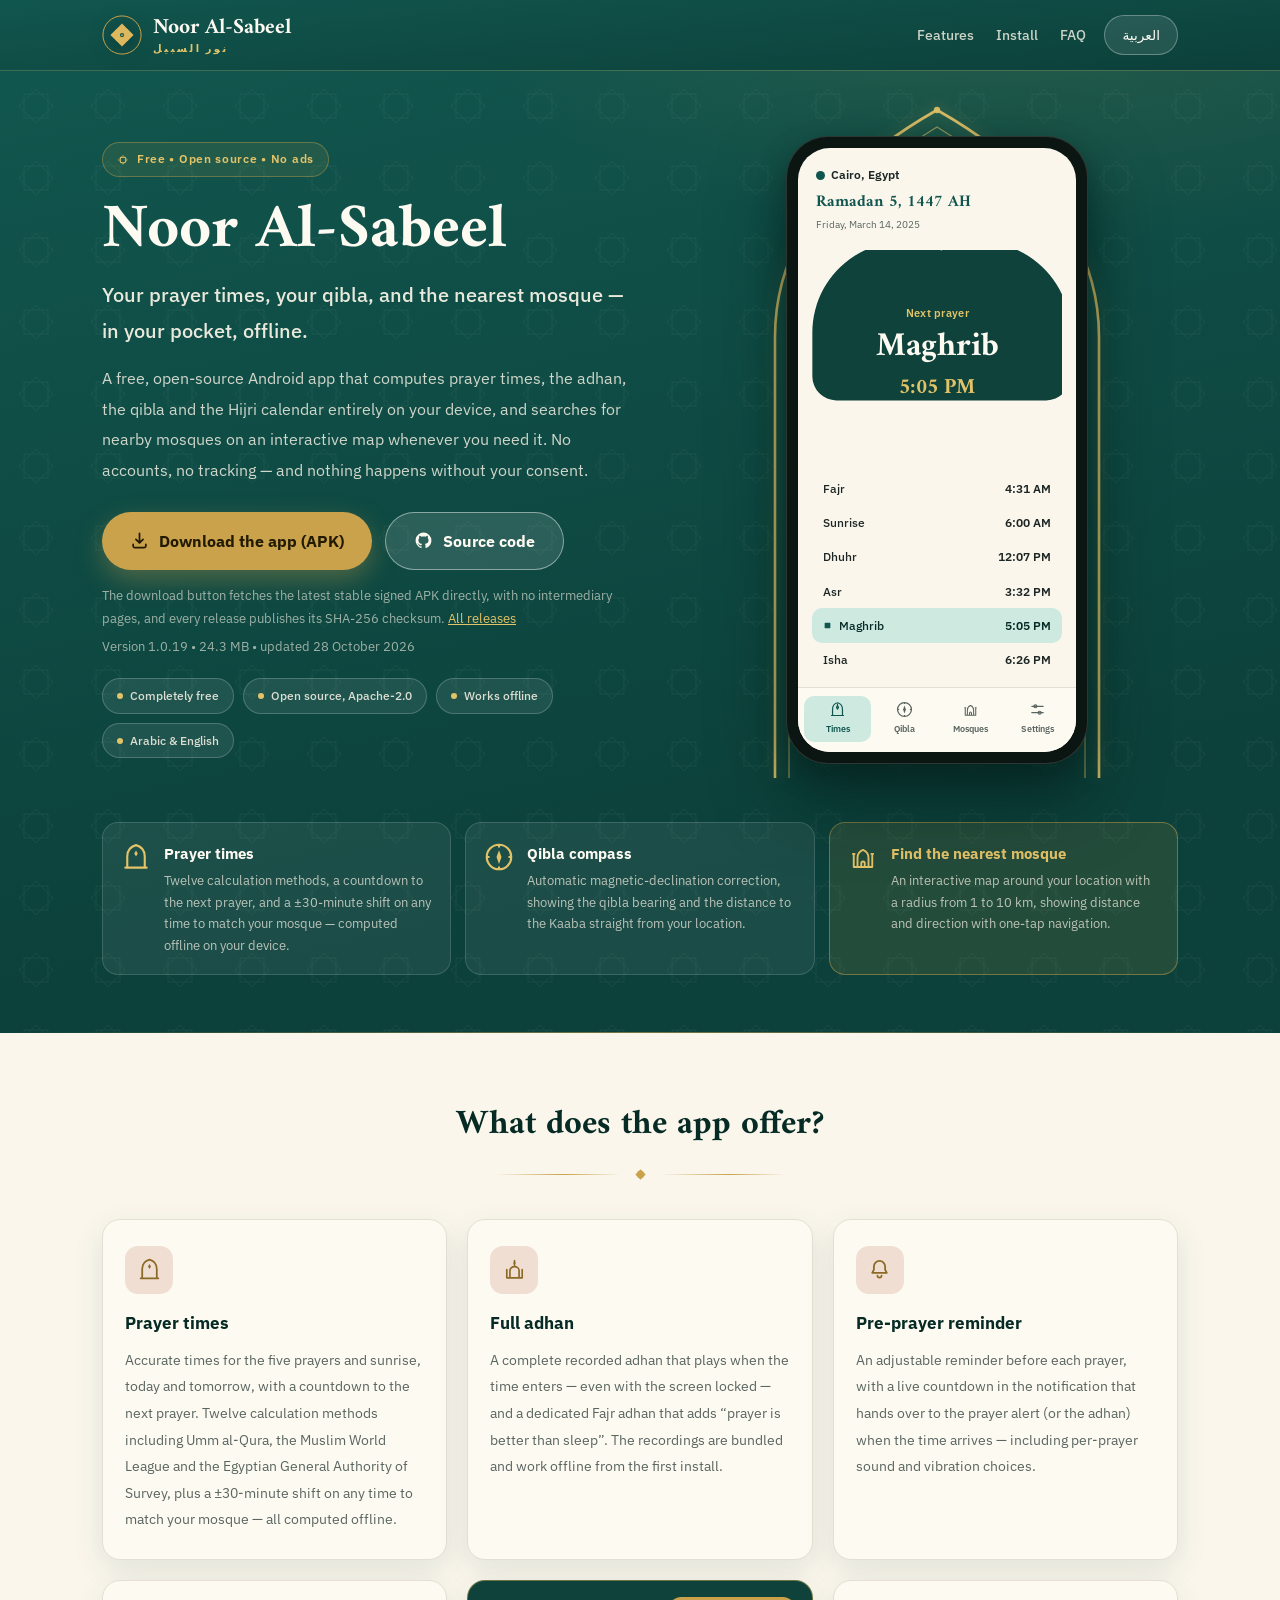
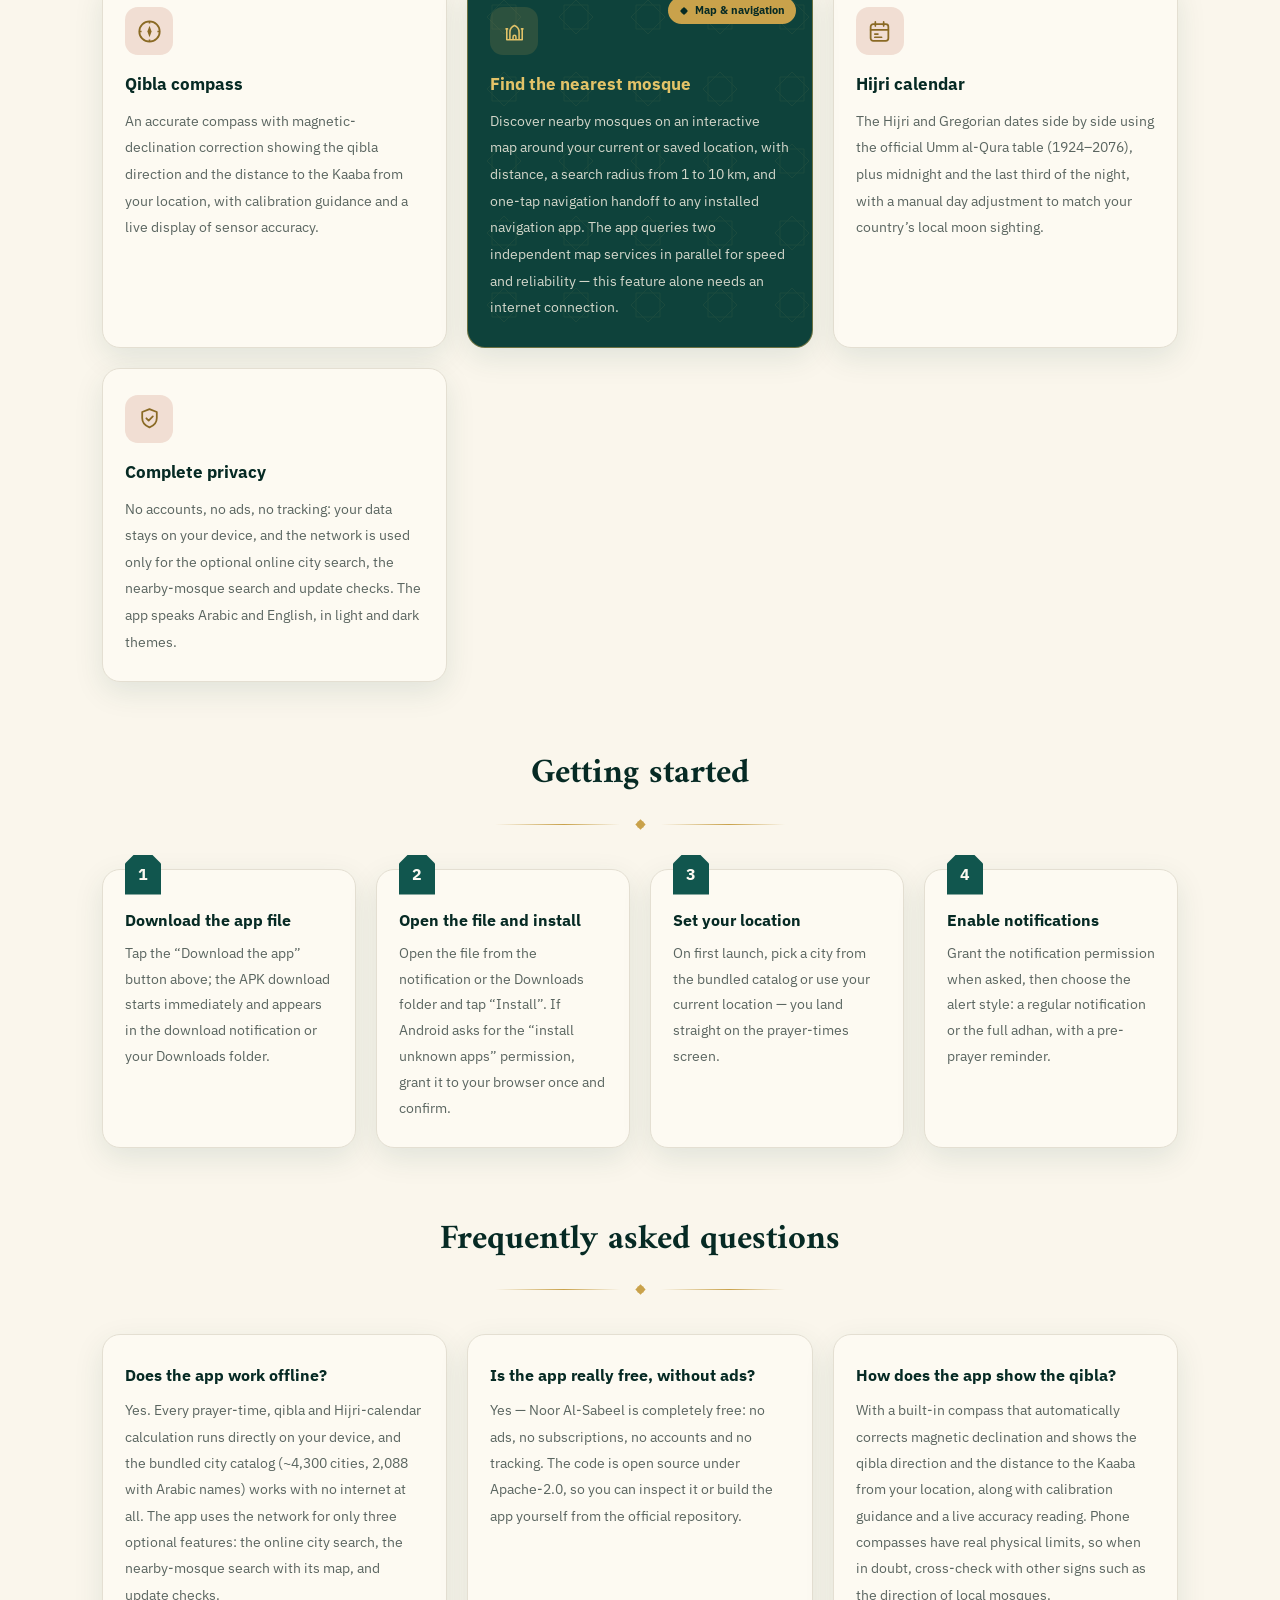
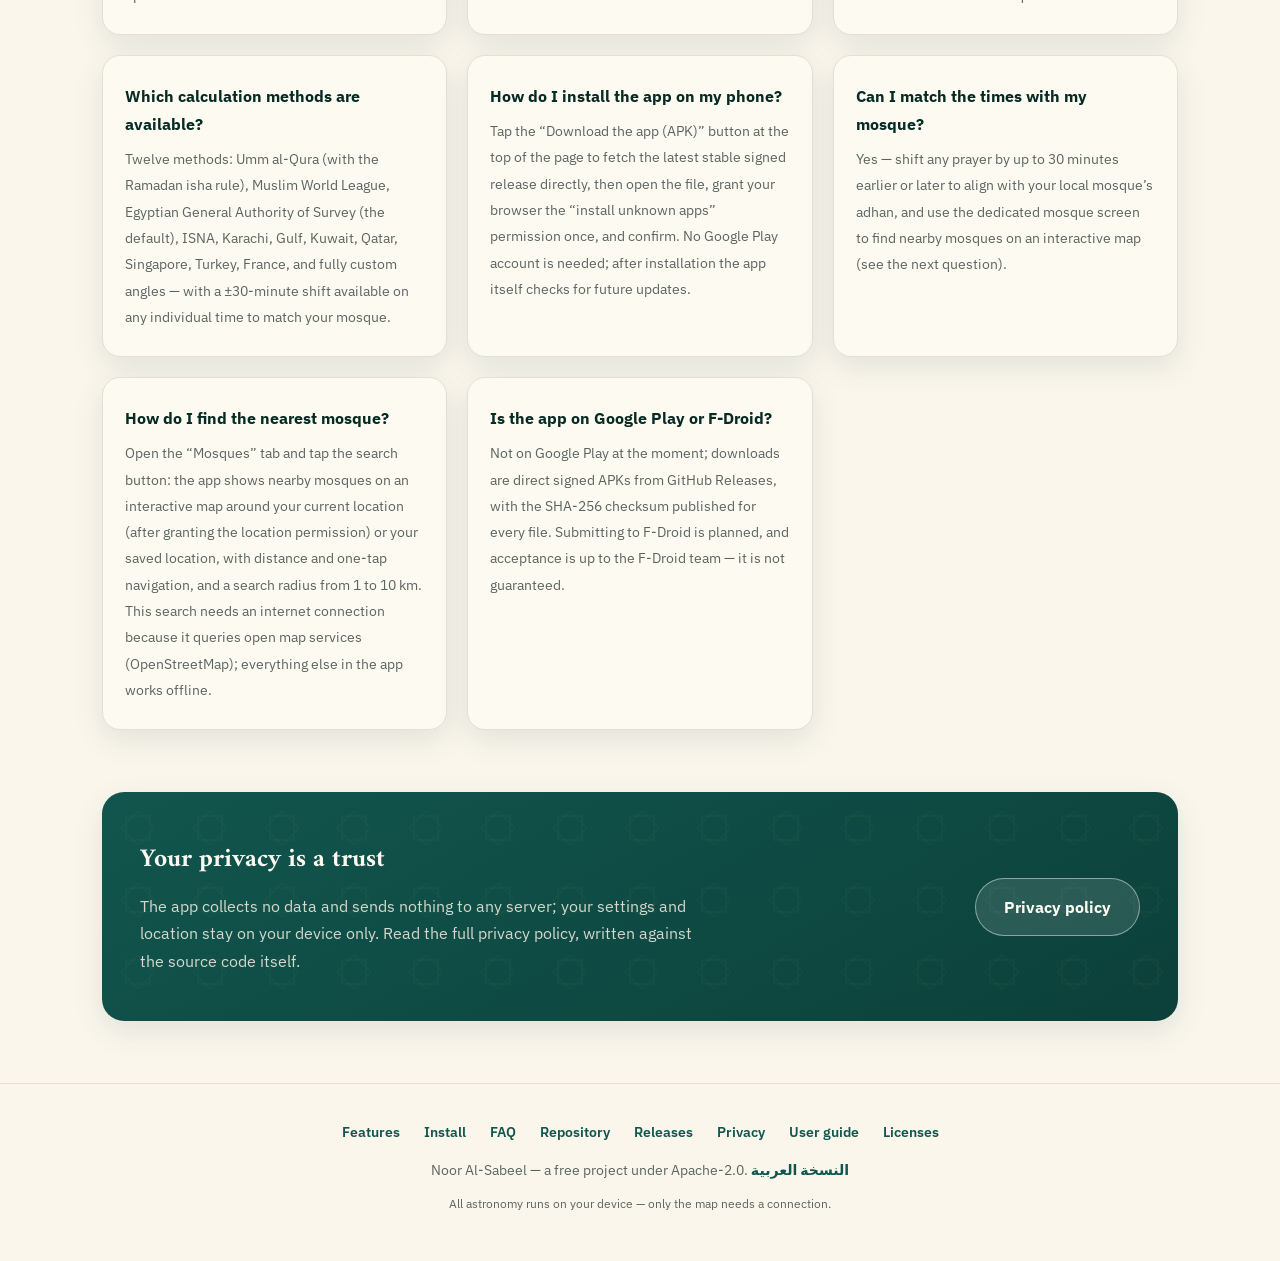
==== commit 13b4db8c: "Redesign the landing page (Arabic + English) with the app's new verdigris-zellige identity Unified w" ====
--- a/en/index.html
+++ b/en/index.html
@@ -3,27 +3,27 @@
 <head>
 <meta charset="UTF-8">
 <meta name="viewport" content="width=device-width, initial-scale=1.0">
-<title>Noor Al-Sabeel | Prayer Times, Adhan &amp; Qibla App for Android</title>
-<meta name="description" content="Noor Al-Sabeel: a free, open-source Android app for prayer times, the full adhan and the qibla compass — offline, no ads, no tracking. Download the latest signed APK.">
+<title>Noor Al-Sabeel | Prayer Times, Qibla and Nearby Mosques — Open-Source Android App</title>
+<meta name="description" content="Noor Al-Sabeel is a free, open-source Android app: prayer times, the full adhan, a qibla compass and a nearby-mosque search on an interactive map. All calculations run offline on your device — no ads, no tracking. Download the latest signed APK directly.">
 <link rel="canonical" href="https://ahmedzakefit.github.io/noor-al-sabeel/en/">
 <link rel="alternate" hreflang="ar" href="https://ahmedzakefit.github.io/noor-al-sabeel/">
 <link rel="alternate" hreflang="en" href="https://ahmedzakefit.github.io/noor-al-sabeel/en/">
 <link rel="alternate" hreflang="x-default" href="https://ahmedzakefit.github.io/noor-al-sabeel/">
 <link rel="describedby" href="../llms.txt">
-<meta name="theme-color" content="#0b3d2e">
-<meta property="og:title" content="Noor Al-Sabeel — Prayer Times, Adhan &amp; Qibla App for Android">
-<meta property="og:description" content="Free and open source with no ads and no tracking: prayer times, the full adhan and a qibla compass — all calculations work offline.">
+<meta name="theme-color" content="#11564E">
+<meta property="og:title" content="Noor Al-Sabeel — Prayer Times, Qibla and Nearby Mosques for Android">
+<meta property="og:description" content="Free and open source with no ads and no tracking: prayer times, the full adhan, a qibla compass and a nearby-mosque search. All calculations run offline on your device.">
 <meta property="og:type" content="website">
 <meta property="og:url" content="https://ahmedzakefit.github.io/noor-al-sabeel/en/">
 <meta property="og:image" content="https://ahmedzakefit.github.io/noor-al-sabeel/icon-512.png">
 <meta property="og:locale" content="en_US">
 <meta property="og:locale:alternate" content="ar_AR">
 <meta name="twitter:card" content="summary">
-<meta name="twitter:title" content="Noor Al-Sabeel — Prayer Times, Adhan &amp; Qibla App for Android">
-<meta name="twitter:description" content="Free, open source, offline: prayer times, the full adhan and a qibla compass, with no ads and no tracking.">
+<meta name="twitter:title" content="Noor Al-Sabeel — Prayer Times, Adhan and Qibla for Android">
+<meta name="twitter:description" content="Free and open source: prayer times, adhan, qibla and nearby-mosque search. Works offline, no tracking.">
 <meta name="twitter:image" content="https://ahmedzakefit.github.io/noor-al-sabeel/icon-512.png">
 <link rel="apple-touch-icon" href="../icon-512.png">
-<link rel="icon" href="data:image/svg+xml,%3Csvg xmlns='http://www.w3.org/2000/svg' viewBox='0 0 64 64'%3E%3Crect width='64' height='64' rx='14' fill='%230b3d2e'/%3E%3Cpath d='M40 14a19 19 0 1 0 0 36 16 16 0 1 1 0-36z' fill='%23e6c96a'/%3E%3Cpath d='M46 25l2.3 5.6 5.6 2.3-5.6 2.3L46 40.8l-2.3-5.6-5.6-2.3 5.6-2.3z' fill='%23ffffff'/%3E%3C/svg%3E">
+<link rel="icon" href="data:image/svg+xml,%3Csvg xmlns='http://www.w3.org/2000/svg' viewBox='0 0 64 64'%3E%3Crect width='64' height='64' rx='14' fill='%2311564E'/%3E%3Cpath d='M32 12 L52 32 L32 52 L12 32 Z' fill='%23DDB85E'/%3E%3Crect x='21' y='21' width='22' height='22' fill='%23DDB85E'/%3E%3C/svg%3E">
 <script type="application/ld+json">
 {
   "@context": "https://schema.org",
@@ -130,330 +130,618 @@
   ]
 }
 </script>
+<link rel="preconnect" href="https://fonts.googleapis.com">
+<link rel="preconnect" href="https://fonts.gstatic.com" crossorigin>
+<link href="https://fonts.googleapis.com/css2?family=Amiri:wght@400;700&family=IBM+Plex+Sans:wght@400;500;600;700&display=swap" rel="stylesheet">
 <style>
+
+/* ═════════════════════════════════════════════════════════════════
+   نور السبيل — هوية «الزليج الفيرديغريسي»
+   فيرديغريس عميق (أوكسيديد النحاس) • رَقّ المخطوطات • نحاس المساجد
+   طوب المماليك • حبر الخط. نفس هوية التطبيق نفسه.
+   ═════════════════════════════════════════════════════════════════ */
 :root{
-  --green-deep:#0b3d2e; --green:#14532d; --green-soft:#1b6b45;
-  --gold:#c9a227; --gold-soft:#e6c96a;
-  --cream:#faf7ef; --ink:#1c2b24; --muted:#5b6b62;
-  --card:#ffffff; --line:#e5e0d0;
-  --shadow:0 10px 30px rgba(11,61,46,.12);
+  --patina:#11564E;          /* الفيرديغريس العميق */
+  --patina-deep:#0C403A;
+  --patina-card:#0E423B;
+  --patina-ink:#062A24;
+  --patina-wash:#CDE9E0;     /* غسيل الفيرديغريس الفاتح */
+  --brass:#C9A24B;           /* النحاس الأصفر */
+  --brass-soft:#E3C368;
+  --brass-deep:#8A6A24;
+  --parchment:#FAF6EC;       /* رَقّ المخطوطات */
+  --ivory:#FDFAF2;
+  --clay:#77574A;            /* طوب المماليك */
+  --clay-wash:#F1DED3;
+  --ink:#1C2624;             /* حبر الخط */
+  --muted:#5A6560;
+  --line:#E4DFD2;
+  --shadow:0 10px 30px rgba(12,64,58,.10);
   --radius:18px;
+  --font-ui:'IBM Plex Sans','Segoe UI',system-ui,-apple-system,sans-serif;
+  --font-display:'Amiri','Scheherazade New',serif;
 }
 *{margin:0;padding:0;box-sizing:border-box}
 html{scroll-behavior:smooth}
 body{
-  font-family:"Segoe UI",system-ui,-apple-system,"Helvetica Neue",Arial,"Noto Sans Arabic",sans-serif;
-  background:var(--cream); color:var(--ink); line-height:1.7; -webkit-font-smoothing:antialiased;
-}
-.wrap{max-width:1080px;margin-inline:auto;padding-inline:20px}
-
-/* ---------- header ---------- */
+  font-family:var(--font-ui);
+  background:var(--parchment); color:var(--ink);
+  line-height:1.75; -webkit-font-smoothing:antialiased;
+}
+.wrap{max-width:1120px;margin-inline:auto;padding-inline:22px}
+a{color:inherit}
+.svg-i{width:1em;height:1em;flex:none}
+
+/* ─── زخرفة شبكة الخاتم (نجمتان مربعتان متداخلتان) ─── */
+.lattice{
+  background-image:url("data:image/svg+xml,%3Csvg xmlns='http://www.w3.org/2000/svg' width='72' height='72' viewBox='0 0 72 72'%3E%3Cg fill='none' stroke='%23E3C368' stroke-width='1'%3E%3Cpath d='M36 19 53 36 36 53 19 36Z'/%3E%3Cpath d='M24 24h24v24H24Z'/%3E%3C/g%3E%3C/svg%3E");
+  background-size:72px 72px;
+}
+
+/* ─── الترويسة ─── */
 header{
+  background:linear-gradient(175deg,var(--patina) 0%,var(--patina-deep) 100%);
+  color:var(--ivory); position:sticky; top:0; z-index:40;
+  box-shadow:0 1px 0 rgba(227,195,104,.22);
+}
+nav{display:flex;align-items:center;justify-content:space-between;gap:14px;padding:15px 0}
+.brand{display:flex;align-items:center;gap:11px;text-decoration:none}
+.brand svg{width:40px;height:40px;flex:none;filter:drop-shadow(0 3px 8px rgba(0,0,0,.25))}
+.brand .b-name{font-family:var(--font-display);font-weight:700;font-size:1.35rem;line-height:1.15}
+.brand .b-sub{display:block;font-family:var(--font-ui);font-size:.62rem;font-weight:600;letter-spacing:.24em;color:var(--brass-soft);text-transform:uppercase;margin-top:2px}
+.nav-side{display:flex;align-items:center;gap:18px}
+.nav-links{display:flex;gap:22px;font-size:.88rem;font-weight:500}
+.nav-links a{color:rgba(246,241,228,.82);text-decoration:none;transition:color .18s}
+.nav-links a:hover{color:var(--brass-soft)}
+.lang-switch{
+  background:rgba(255,255,255,.10); color:var(--ivory); border:1px solid rgba(255,255,255,.30);
+  border-radius:999px; padding:7px 17px; cursor:pointer; font-size:.86rem; font-family:var(--font-ui);
+  transition:background .2s; text-decoration:none; display:inline-block; font-weight:500;
+}
+.lang-switch:hover{background:rgba(255,255,255,.20)}
+
+/* ─── البطل ─── */
+.hero{
+  position:relative; overflow:hidden; color:var(--ivory);
   background:
-    radial-gradient(1200px 500px at 80% -10%, rgba(201,162,39,.16), transparent 60%),
-    linear-gradient(160deg,var(--green-deep),var(--green) 70%);
-  color:#fff; position:relative; overflow:hidden;
-}
-header::before{
-  content:""; position:absolute; inset:0; opacity:.08; pointer-events:none;
-  background-image:url("data:image/svg+xml,%3Csvg xmlns='http://www.w3.org/2000/svg' width='72' height='72' viewBox='0 0 72 72'%3E%3Cpath d='M36 6 42 18 54 24 42 30 36 42 30 30 18 24 30 18Z' fill='%23ffffff'/%3E%3Cpath d='M36 48 39 54 45 57 39 60 36 66 33 60 27 57 33 54Z' fill='%23c9a227'/%3E%3C/svg%3E");
+    radial-gradient(1100px 500px at 82% -12%, rgba(201,162,75,.14), transparent 58%),
+    linear-gradient(168deg,var(--patina) 0%,var(--patina-deep) 78%);
+}
+.hero::before{
+  content:""; position:absolute; inset:0; opacity:.055; pointer-events:none;
+  background-image:url("data:image/svg+xml,%3Csvg xmlns='http://www.w3.org/2000/svg' width='72' height='72' viewBox='0 0 72 72'%3E%3Cg fill='none' stroke='%23F6F1E4' stroke-width='1'%3E%3Cpath d='M36 19 53 36 36 53 19 36Z'/%3E%3Cpath d='M24 24h24v24H24Z'/%3E%3C/g%3E%3C/svg%3E");
   background-size:72px 72px;
 }
-nav{display:flex;align-items:center;justify-content:space-between;gap:12px;padding:18px 0;position:relative}
-.brand{display:flex;align-items:center;gap:10px;font-weight:700;font-size:1.15rem}
-.brand svg{width:38px;height:38px;flex:none}
-.lang-switch{
-  background:rgba(255,255,255,.12); color:#fff; border:1px solid rgba(255,255,255,.35);
-  border-radius:999px; padding:7px 18px; cursor:pointer; font-size:.95rem; font-family:inherit;
-  transition:background .2s; text-decoration:none; display:inline-block;
-}
-.lang-switch:hover{background:rgba(255,255,255,.22)}
-.hero{position:relative;padding:56px 0 84px;text-align:center}
-.hero .crescent{width:110px;height:110px;margin-bottom:18px;filter:drop-shadow(0 8px 24px rgba(201,162,39,.45))}
-.hero h1{font-size:clamp(1.9rem,5vw,3.1rem);font-weight:800;letter-spacing:.5px}
-.hero h1 small{display:block;font-size:.42em;font-weight:500;color:var(--gold-soft);margin-top:6px;letter-spacing:2px}
-.hero p{max-width:640px;margin:18px auto 0;color:rgba(255,255,255,.88);font-size:1.08rem}
-.cta-row{display:flex;flex-wrap:wrap;gap:14px;justify-content:center;margin-top:30px}
+.hero::after{
+  content:""; position:absolute; inset-inline:0; bottom:0; height:1px;
+  background:linear-gradient(90deg,transparent,rgba(201,162,75,.55),transparent);
+}
+.hero-grid{
+  position:relative; display:grid; grid-template-columns:1.06fr .94fr;
+  gap:52px; align-items:center; padding:66px 0 58px;
+}
+.hero .kicker{
+  display:inline-flex;align-items:center;gap:8px;
+  font-size:.74rem;font-weight:600;letter-spacing:.06em;
+  color:var(--brass-soft);border:1px solid rgba(201,162,75,.4);
+  background:rgba(201,162,75,.10);border-radius:999px;padding:6px 14px;
+}
+.hero h1{font-family:var(--font-display);font-weight:700;font-size:clamp(2.5rem,6vw,3.9rem);line-height:1.22;margin-top:16px}
+.hero .tagline{font-size:clamp(1.02rem,2.3vw,1.22rem);font-weight:500;color:rgba(246,241,228,.95);margin-top:8px;line-height:1.85}
+.hero .lede{max-width:560px;margin-top:14px;color:rgba(246,241,228,.84);font-size:.98rem;line-height:1.95}
+.cta-row{display:flex;flex-wrap:wrap;gap:13px;margin-top:26px}
 .btn{
-  display:inline-flex;align-items:center;gap:10px;border-radius:999px;padding:14px 30px;
-  font-weight:700;font-size:1.02rem;text-decoration:none;transition:transform .15s, box-shadow .15s;
-  border:none;cursor:pointer;font-family:inherit;
-}
-.btn-primary{background:linear-gradient(135deg,var(--gold),#b18a15);color:#231a02;box-shadow:0 10px 26px rgba(201,162,39,.4)}
-.btn-primary:hover{transform:translateY(-2px);box-shadow:0 14px 32px rgba(201,162,39,.5)}
-.btn-ghost{background:rgba(255,255,255,.1);color:#fff;border:1px solid rgba(255,255,255,.4)}
+  display:inline-flex;align-items:center;gap:10px;border-radius:999px;padding:14px 28px;
+  font-weight:700;font-size:1.0rem;text-decoration:none;transition:transform .16s, box-shadow .16s, background .16s;
+  border:none;cursor:pointer;font-family:var(--font-ui);
+}
+.btn svg{width:19px;height:19px}
+.btn-primary{background:var(--brass);color:#231A02;box-shadow:0 10px 26px rgba(201,162,75,.34)}
+.btn-primary:hover{background:var(--brass-soft);transform:translateY(-2px);box-shadow:0 14px 32px rgba(201,162,75,.42)}
+.btn-ghost{background:rgba(255,255,255,.12);color:var(--ivory);border:1px solid rgba(255,255,255,.45)}
 .btn-ghost:hover{background:rgba(255,255,255,.2)}
-.btn svg{width:20px;height:20px}
-.hero .note{margin-top:16px;font-size:.85rem;color:rgba(255,255,255,.66)}
-.hero .note a{color:var(--gold-soft);text-decoration:underline}
-.badges{display:flex;gap:10px;justify-content:center;margin-top:22px;flex-wrap:wrap}
+.hero .note{margin-top:15px;font-size:.82rem;color:rgba(246,241,228,.62);max-width:560px}
+.hero .note a{color:var(--brass-soft);text-decoration:underline}
+.hero .note + .note{margin-top:5px}
+.badges{display:flex;gap:9px;margin-top:20px;flex-wrap:wrap}
 .badge{
-  font-size:.78rem;background:rgba(255,255,255,.1);border:1px solid rgba(255,255,255,.25);
-  border-radius:999px;padding:6px 14px;color:rgba(255,255,255,.85);
-}
-
-/* ---------- sections ---------- */
-section{padding:64px 0}
-.section-title{text-align:center;margin-bottom:40px}
-.section-title h2{font-size:clamp(1.5rem,3.6vw,2.1rem);color:var(--green-deep);font-weight:800}
-.section-title .bar{width:64px;height:4px;background:linear-gradient(90deg,var(--gold),var(--green-soft));border-radius:99px;margin:12px auto 0}
-
-/* features */
-.grid{display:grid;grid-template-columns:repeat(auto-fit,minmax(250px,1fr));gap:22px}
+  font-size:.76rem;background:rgba(255,255,255,.08);border:1px solid rgba(255,255,255,.20);
+  border-radius:999px;padding:6px 14px;color:rgba(246,241,228,.88);font-weight:500;
+}
+.badge .dot{display:inline-block;width:6px;height:6px;border-radius:50%;background:var(--brass-soft);margin-inline-end:7px;vertical-align:1px}
+
+/* ─── شريط الميزات داخل البطل ─── */
+.hero-strip{
+  position:relative; display:grid; grid-template-columns:repeat(3,1fr); gap:14px;
+  padding-bottom:58px;
+}
+.strip-card{
+  display:flex;gap:13px;align-items:flex-start;
+  background:rgba(255,255,255,.065);border:1px solid rgba(255,255,255,.14);
+  border-radius:16px;padding:17px 18px;
+}
+.strip-card svg{width:30px;height:30px;flex:none;margin-top:2px}
+.strip-card h3{font-size:.95rem;font-weight:700;color:var(--ivory)}
+.strip-card p{font-size:.8rem;color:rgba(246,241,228,.72);line-height:1.7;margin-top:3px}
+.strip-card.flagship{
+  background:rgba(201,162,75,.13);border-color:rgba(201,162,75,.48);
+}
+.strip-card.flagship h3{color:var(--brass-soft)}
+
+/* ─── مجسّم الهاتف داخل إطار المحراب ─── */
+.hero-visual{position:relative;display:flex;justify-content:center}
+.arch-frame{position:relative;width:340px;max-width:100%}
+.arch-frame .arch-line{position:absolute;inset:-34px -22px -14px -22px;z-index:0;pointer-events:none;filter:drop-shadow(0 0 7px rgba(227,195,104,.30))}
+.phone{
+  position:relative;z-index:1;width:302px;margin-inline:auto;
+  background:#0B1512;border-radius:42px;padding:11px;
+  border:1px solid rgba(255,255,255,.14);
+  box-shadow:0 34px 70px rgba(4,26,22,.55), 0 12px 28px rgba(4,26,22,.35);
+}
+.screen{border-radius:32px;overflow:hidden;background:var(--parchment)}
+.app-head{padding:16px 18px 6px}
+.app-loc{display:flex;align-items:center;gap:6px;font-size:.78rem;font-weight:600;color:var(--ink)}
+.app-loc .pin{width:9px;height:9px;border-radius:50%;background:var(--patina);flex:none}
+.app-hijri{font-family:var(--font-display);font-weight:700;color:var(--patina);font-size:1.02rem;margin-top:2px}
+.app-greg{font-size:.64rem;color:var(--muted)}
+.next-card{
+  margin:10px 14px 8px;background:var(--patina-card);color:var(--ivory);
+  padding:54px 14px 16px;text-align:center;position:relative;
+  border-radius:0 0 22px 22px;
+}
+@supports (clip-path: path('M0,82 A90.6,90.6 0 0 1 129,0 A90.6,90.6 0 0 1 258,82 L258,126 A24,24 0 0 1 234,150 L24,150 A24,24 0 0 1 0,126 Z')){
+  .next-card{
+    border-radius:0;
+    clip-path:path('M0,82 A90.6,90.6 0 0 1 129,0 A90.6,90.6 0 0 1 258,82 L258,126 A24,24 0 0 1 234,150 L24,150 A24,24 0 0 1 0,126 Z');
+  }
+}
+.next-card .nc-label{font-size:.66rem;font-weight:600;color:var(--brass-soft);letter-spacing:.03em}
+.next-card .nc-name{font-family:var(--font-display);font-weight:700;font-size:2.1rem;line-height:1.3;margin-top:2px}
+.next-card .nc-time{font-family:var(--font-display);font-weight:700;font-size:1.35rem;color:var(--brass-soft);margin-top:1px}
+.next-card .nc-pill{
+  display:inline-block;margin-top:9px;background:rgba(255,255,255,.13);border-radius:999px;
+  font-size:.68rem;font-weight:500;padding:5px 14px;
+}
+.times{padding:2px 14px 10px}
+.t-row{display:flex;justify-content:space-between;align-items:center;font-size:.76rem;padding:6.5px 11px;border-radius:10px;color:var(--ink)}
+.t-row .t-name{font-weight:500}
+.t-row .t-time{font-weight:600;font-variant-numeric:tabular-nums}
+.t-row.next{background:var(--patina-wash);color:var(--patina-ink);font-weight:700}
+.t-row.next .t-name{display:flex;align-items:center;gap:7px}
+.t-row.next .t-name::before{
+  content:"";width:9px;height:9px;flex:none;
+  background:var(--patina);
+  clip-path:polygon(50% 0,100% 50%,50% 100%,0 50%,50% 0,100% 50%,50% 100%,0 50%,
+    50% 0,100% 50%,50% 100%,0 50%,50% 0,100% 50%,50% 100%,0 50%);
+  transform:rotate(45deg) scale(.9);
+}
+.app-nav{
+  display:flex;border-top:1px solid var(--line);padding:8px 6px 10px;background:var(--ivory);
+}
+.app-nav .tab{flex:1;display:flex;flex-direction:column;align-items:center;gap:3px;font-size:.58rem;font-weight:600;color:var(--muted);padding:5px 0;border-radius:10px}
+.app-nav .tab svg{width:17px;height:17px}
+.app-nav .tab.on{color:var(--patina);background:var(--patina-wash)}
+
+/* ─── الفاصل المعماري ─── */
+.section-title{text-align:center;margin-bottom:38px}
+.section-title h2{font-family:var(--font-display);font-size:clamp(1.55rem,3.8vw,2.15rem);color:var(--patina-ink);font-weight:700}
+.divider{display:flex;align-items:center;gap:14px;max-width:290px;margin:13px auto 0}
+.divider .line{flex:1;height:1px;background:linear-gradient(90deg,transparent,var(--brass) 55%,transparent)}
+.divider svg{width:13px;height:13px;flex:none;color:var(--brass)}
+
+/* ─── الأقسام ─── */
+section{padding:62px 0}
+.grid{display:grid;grid-template-columns:repeat(auto-fit,minmax(255px,1fr));gap:20px}
 .card{
-  background:var(--card);border:1px solid var(--line);border-radius:var(--radius);
-  padding:28px 24px;box-shadow:var(--shadow);
+  background:var(--ivory);border:1px solid var(--line);border-radius:var(--radius);
+  padding:26px 22px;box-shadow:var(--shadow);
 }
 .card .icon{
-  width:54px;height:54px;border-radius:14px;display:flex;align-items:center;justify-content:center;
-  background:linear-gradient(135deg,rgba(20,83,45,.12),rgba(201,162,39,.18));margin-bottom:16px;
-}
-.card .icon svg{width:28px;height:28px}
-.card h3{color:var(--green-deep);font-size:1.12rem;margin-bottom:8px;font-weight:700}
-.card p{color:var(--muted);font-size:.95rem}
-
-/* install steps */
-.steps{counter-reset:step;display:grid;grid-template-columns:repeat(auto-fit,minmax(230px,1fr));gap:22px}
-.step{background:var(--card);border:1px solid var(--line);border-radius:var(--radius);padding:26px 22px;box-shadow:var(--shadow);position:relative}
+  width:48px;height:48px;border-radius:13px;display:flex;align-items:center;justify-content:center;
+  background:var(--clay-wash);margin-bottom:15px;
+}
+.card .icon svg{width:25px;height:25px;color:var(--brass-deep)}
+.card h3{color:var(--patina-ink);font-size:1.06rem;margin-bottom:8px;font-weight:700}
+.card p{color:var(--muted);font-size:.9rem;line-height:1.85}
+.card.flagship{
+  background:var(--patina-card);border-color:rgba(201,162,75,.5);
+  position:relative;overflow:hidden;
+}
+.card.flagship::before{
+  content:"";position:absolute;inset:0;opacity:.06;
+  background-image:url("data:image/svg+xml,%3Csvg xmlns='http://www.w3.org/2000/svg' width='72' height='72' viewBox='0 0 72 72'%3E%3Cg fill='none' stroke='%23E3C368' stroke-width='1'%3E%3Cpath d='M36 19 53 36 36 53 19 36Z'/%3E%3Cpath d='M24 24h24v24H24Z'/%3E%3C/g%3E%3C/svg%3E");
+  background-size:72px 72px;
+}
+.card.flagship .icon{background:rgba(201,162,75,.16)}
+.card.flagship .icon svg{color:var(--brass-soft)}
+.card.flagship h3{color:var(--brass-soft)}
+.card.flagship p{color:rgba(246,241,228,.85)}
+.card.flagship .flag{
+  position:absolute;top:16px;inset-inline-end:16px;
+  display:flex;align-items:center;gap:6px;
+  font-size:.68rem;font-weight:700;color:var(--patina-ink);
+  background:var(--brass);border-radius:999px;padding:4px 11px;
+}
+.card.flagship .flag svg{width:10px;height:10px}
+
+/* ─── خطوات التثبيت ─── */
+.steps{counter-reset:step;display:grid;grid-template-columns:repeat(auto-fit,minmax(235px,1fr));gap:20px}
+.step{
+  background:var(--ivory);border:1px solid var(--line);border-radius:var(--radius);
+  padding:26px 22px;box-shadow:var(--shadow);position:relative;
+}
 .step::before{
   counter-increment:step;content:counter(step);
-  position:absolute;top:-14px;inset-inline-start:22px;width:34px;height:34px;border-radius:50%;
-  background:linear-gradient(135deg,var(--green),var(--green-soft));color:#fff;font-weight:800;
-  display:flex;align-items:center;justify-content:center;border:3px solid var(--cream);
-}
-.step h3{color:var(--green-deep);font-size:1.03rem;margin:8px 0 6px;font-weight:700}
-.step p{color:var(--muted);font-size:.92rem}
-
-/* FAQ */
-.faq .card h3{font-size:1.02rem}
-.faq .card p{font-size:.92rem}
-
-/* privacy band */
+  position:absolute;top:-15px;inset-inline-start:22px;width:36px;height:40px;
+  background:var(--patina);color:var(--ivory);font-weight:700;font-size:1.02rem;
+  display:flex;align-items:center;justify-content:center;
+  clip-path:polygon(25% 0,75% 0,100% 22%,100% 100%,0 100%,0 22%);
+  border:none;
+}
+.step h3{color:var(--patina-ink);font-size:1.0rem;margin:10px 0 6px;font-weight:700}
+.step p{color:var(--muted);font-size:.9rem;line-height:1.8}
+
+/* ─── الأسئلة الشائعة ─── */
+.faq .card h3{font-size:1.0rem}
+.faq .card p{font-size:.89rem}
+
+/* ─── شريط الخصوصية ─── */
 .band{
-  background:linear-gradient(150deg,var(--green-deep),var(--green));border-radius:var(--radius);
-  color:#fff;padding:44px 34px;display:flex;flex-wrap:wrap;gap:26px;align-items:center;justify-content:space-between;
-  box-shadow:var(--shadow);
-}
-.band h2{font-size:1.5rem;margin-bottom:10px}
-.band p{color:rgba(255,255,255,.85);max-width:560px;font-size:.98rem}
-.band .btn-ghost{white-space:nowrap}
-
-/* footer */
-footer{border-top:1px solid var(--line);padding:34px 0 44px;color:var(--muted);font-size:.9rem;text-align:center}
-footer .links{display:flex;gap:8px 26px;justify-content:center;flex-wrap:wrap;margin-bottom:14px}
-footer a{color:var(--green-soft);text-decoration:none;font-weight:600}
+  background:linear-gradient(150deg,var(--patina),var(--patina-deep));border-radius:22px;
+  color:var(--ivory);padding:46px 38px;display:flex;flex-wrap:wrap;gap:26px;align-items:center;justify-content:space-between;
+  box-shadow:var(--shadow);position:relative;overflow:hidden;
+}
+.band::before{
+  content:"";position:absolute;inset:0;opacity:.06;pointer-events:none;
+  background-image:url("data:image/svg+xml,%3Csvg xmlns='http://www.w3.org/2000/svg' width='72' height='72' viewBox='0 0 72 72'%3E%3Cg fill='none' stroke='%23E3C368' stroke-width='1'%3E%3Cpath d='M36 19 53 36 36 53 19 36Z'/%3E%3Cpath d='M24 24h24v24H24Z'/%3E%3C/g%3E%3C/svg%3E");
+  background-size:72px 72px;
+}
+.band h2{font-family:var(--font-display);font-size:1.6rem;margin-bottom:10px;position:relative}
+.band p{color:rgba(246,241,228,.85);max-width:560px;font-size:.97rem;position:relative}
+.band .btn-ghost{white-space:nowrap;position:relative}
+
+/* ─── التذييل ─── */
+footer{border-top:1px solid var(--line);padding:36px 0 46px;color:var(--muted);font-size:.88rem;text-align:center;background:var(--parchment)}
+footer .links{display:flex;gap:8px 24px;justify-content:center;flex-wrap:wrap;margin-bottom:14px}
+footer a{color:var(--patina);text-decoration:none;font-weight:600}
 footer a:hover{text-decoration:underline}
-
-/* ---------- responsive ---------- */
+footer .fine{margin-top:10px;font-size:.78rem;color:var(--muted)}
+
+/* ─── استجابة الشاشات ─── */
+@media (max-width:980px){
+  .hero-grid{grid-template-columns:1fr;gap:44px;padding-top:52px}
+  .hero-visual{order:2}
+  .nav-links{display:none}
+  .arch-frame .arch-line{inset:-26px -10px -8px -10px}
+}
 @media (max-width:640px){
-  .hero{padding:40px 0 64px}
+  .hero{padding-top:0}
+  .hero-grid{padding:42px 0 44px;gap:36px}
   .cta-row .btn{width:100%;justify-content:center}
-  section{padding:48px 0}
-}
+  .hero-strip{grid-template-columns:1fr;padding-bottom:46px}
+  .phone{width:272px;border-radius:38px;padding:10px}
+  .screen{border-radius:29px}
+  section{padding:46px 0}
+  .band{padding:34px 24px}
+  .lang-switch{padding:6px 14px;font-size:.8rem}
+}
+
 </style>
 </head>
 <body>
 
+<!-- ═══════════ Header ═══════════ -->
 <header>
   <div class="wrap">
     <nav>
-      <div class="brand">
+      <a class="brand" href="#" aria-label="Noor Al-Sabeel">
         <svg viewBox="0 0 64 64" fill="none" aria-hidden="true">
-          <circle cx="32" cy="32" r="30" stroke="#c9a227" stroke-width="2.5" fill="rgba(255,255,255,.06)"/>
-          <path d="M40 18a15 15 0 1 0 0 28 12.5 12.5 0 1 1 0-28z" fill="#e6c96a"/>
-          <path d="M44 27l1.8 4.4 4.4 1.8-4.4 1.8L44 39.4l-1.8-4.4-4.4-1.8 4.4-1.8z" fill="#ffffff"/>
+          <circle cx="32" cy="32" r="30.5" stroke="#C9A24B" stroke-width="1.6"/>
+          <path d="M32 13.5 L50.5 32 L32 50.5 L13.5 32 Z" fill="#DDB85E"/>
+          <rect x="22.5" y="22.5" width="19" height="19" fill="#DDB85E"/>
+          <circle cx="32" cy="32" r="3.4" fill="#11564E"/>
+          <circle cx="32" cy="32" r="1.4" fill="#DDB85E"/>
         </svg>
-        <span>Noor Al-Sabeel</span>
-      </div>
-      <a class="lang-switch" href="../" hreflang="ar" lang="ar" title="التبديل إلى العربية">العربية</a>
+        <span class="b-name">Noor Al-Sabeel<span class="b-sub">نور السبيل</span></span>
+      </a>
+      <div class="nav-side">
+        <div class="nav-links">
+          <a href="#features">Features</a>
+          <a href="#install">Install</a>
+          <a href="#faq">FAQ</a>
+        </div>
+        <a class="lang-switch" href="../" hreflang="ar" lang="ar" title="التبديل إلى العربية">العربية</a>
+      </div>
     </nav>
-
-    <div class="hero">
-      <svg class="crescent" viewBox="0 0 64 64" fill="none" aria-hidden="true">
-        <circle cx="32" cy="32" r="30" stroke="#c9a227" stroke-width="2"/>
-        <path d="M41 14a19 19 0 1 0 0 36 16 16 0 1 1 0-36z" fill="#e6c96a"/>
-        <path d="M46 25l2.3 5.6 5.6 2.3-5.6 2.3L46 40.8l-2.3-5.6-5.6-2.3 5.6-2.3z" fill="#ffffff"/>
-        <circle cx="20" cy="20" r="1.6" fill="#ffffff"/>
-        <circle cx="16" cy="30" r="1.2" fill="#ffffff" opacity=".7"/>
-        <circle cx="24" cy="12" r="1.1" fill="#ffffff" opacity=".7"/>
-      </svg>
-      <h1>
-        Noor Al-Sabeel
-        <small>Your prayer times companion</small>
-      </h1>
-      <p>
-        A free, open-source Android app for prayer times, the full adhan and the
-        qibla compass — no ads and no tracking, and every calculation runs on your
-        device without an internet connection.
-      </p>
-
-      <div class="cta-row">
-        <a class="btn btn-primary" href="https://github.com/AhmedZakeFit/noor-al-sabeel/releases/latest/download/noor-al-sabeel.apk">
-          <svg viewBox="0 0 24 24" fill="none" aria-hidden="true"><path d="M12 3v12m0 0l-4.5-4.5M12 15l4.5-4.5M4 17v2a2 2 0 002 2h12a2 2 0 002-2v-2" stroke="currentColor" stroke-width="2.2" stroke-linecap="round" stroke-linejoin="round"/></svg>
-          <span>Download the app (APK)</span>
-        </a>
-        <a class="btn btn-ghost" href="https://github.com/AhmedZakeFit/noor-al-sabeel">
-          <svg viewBox="0 0 24 24" fill="currentColor" aria-hidden="true"><path d="M12 2A10 10 0 0 0 8.84 21.5c.5.08.66-.23.66-.5v-1.69c-2.77.6-3.36-1.34-3.36-1.34-.46-1.16-1.11-1.47-1.11-1.47-.91-.62.07-.6.07-.6 1 .07 1.53 1.03 1.53 1.03.87 1.52 2.34 1.07 2.91.83.09-.65.35-1.09.63-1.34-2.22-.25-4.55-1.11-4.55-4.92 0-1.11.38-2 1.03-2.71-.1-.25-.45-1.29.1-2.64 0 0 .84-.27 2.75 1.02.79-.22 1.65-.33 2.5-.33s1.71.11 2.5.33c1.91-1.29 2.75-1.02 2.75-1.02.55 1.35.2 2.39.1 2.64.65.71 1.03 1.6 1.03 2.71 0 3.82-2.34 4.66-4.57 4.91.36.31.69.92.69 1.85V21c0 .27.16.59.67.5C19.14 20.16 22 16.42 22 12A10 10 0 0 0 12 2z"/></svg>
-          <span>Source code</span>
-        </a>
-      </div>
-      <p class="note">The download button fetches the latest stable signed APK directly — no intermediate pages — and every release publishes a SHA-256 checksum. <a href="https://github.com/AhmedZakeFit/noor-al-sabeel/releases">All releases</a></p>
-      <p class="note" id="releaseMeta" hidden></p>
-
-      <div class="badges">
-        <span class="badge">100% free</span>
-        <span class="badge">Open source, Apache-2.0</span>
-        <span class="badge">No ads, no tracking</span>
-        <span class="badge">Works offline</span>
+  </div>
+</header>
+
+<!-- ═══════════ Hero ═══════════ -->
+<section class="hero" style="padding:0">
+  <div class="wrap">
+    <div class="hero-grid">
+      <div class="hero-copy">
+        <span class="kicker">
+          <svg viewBox="0 0 24 24" fill="none" aria-hidden="true" class="svg-i"><path d="M12 3.2 L20.8 12 L12 20.8 L3.2 12 Z" stroke="currentColor" stroke-width="1.6"/><rect x="7" y="7" width="10" height="10" stroke="currentColor" stroke-width="1.6"/></svg>
+          Free • Open source • No ads
+        </span>
+        <h1>Noor Al-Sabeel</h1>
+        <p class="tagline">Your prayer times, your qibla, and the nearest mosque — in your pocket, offline.</p>
+        <p class="lede">
+          A free, open-source Android app that computes prayer times, the adhan, the qibla and the Hijri
+          calendar entirely on your device, and searches for nearby mosques on an interactive map whenever
+          you need it. No accounts, no tracking — and nothing happens without your consent.
+        </p>
+
+        <div class="cta-row">
+          <a class="btn btn-primary" href="https://github.com/AhmedZakeFit/noor-al-sabeel/releases/latest/download/noor-al-sabeel.apk">
+            <svg viewBox="0 0 24 24" fill="none" aria-hidden="true"><path d="M12 3v12m0 0l-4.5-4.5M12 15l4.5-4.5M4 17v2a2 2 0 002 2h12a2 2 0 002-2v-2" stroke="currentColor" stroke-width="2.2" stroke-linecap="round" stroke-linejoin="round"/></svg>
+            <span>Download the app (APK)</span>
+          </a>
+          <a class="btn btn-ghost" href="https://github.com/AhmedZakeFit/noor-al-sabeel">
+            <svg viewBox="0 0 24 24" fill="currentColor" aria-hidden="true"><path d="M12 2A10 10 0 0 0 8.84 21.5c.5.08.66-.23.66-.5v-1.69c-2.77.6-3.36-1.34-3.36-1.34-.46-1.16-1.11-1.47-1.11-1.47-.91-.62.07-.6.07-.6 1 .07 1.53 1.03 1.53 1.03.87 1.52 2.34 1.07 2.91.83.09-.65.35-1.09.63-1.34-2.22-.25-4.55-1.11-4.55-4.92 0-1.11.38-2 1.03-2.71-.1-.25-.45-1.29.1-2.64 0 0 .84-.27 2.75 1.02.79-.22 1.65-.33 2.5-.33s1.71.11 2.5.33c1.91-1.29 2.75-1.02 2.75-1.02.55 1.35.2 2.39.1 2.64.65.71 1.03 1.6 1.03 2.71 0 3.82-2.34 4.66-4.57 4.91.36.31.69.92.69 1.85V21c0 .27.16.59.67.5C19.14 20.16 22 16.42 22 12A10 10 0 0 0 12 2z"/></svg>
+            <span>Source code</span>
+          </a>
+        </div>
+        <p class="note">The download button fetches the latest stable signed APK directly, with no intermediary pages, and every release publishes its SHA-256 checksum. <a href="https://github.com/AhmedZakeFit/noor-al-sabeel/releases">All releases</a></p>
+        <p class="note" id="releaseMeta" hidden></p>
+
+        <div class="badges">
+          <span class="badge"><span class="dot"></span>Completely free</span>
+          <span class="badge"><span class="dot"></span>Open source, Apache-2.0</span>
+          <span class="badge"><span class="dot"></span>Works offline</span>
+          <span class="badge"><span class="dot"></span>Arabic &amp; English</span>
+        </div>
+      </div>
+
+      <div class="hero-visual" aria-hidden="true">
+        <div class="arch-frame">
+          <!-- Brass mihrab arch framing the phone -->
+          <svg class="arch-line" viewBox="0 0 384 676" fill="none" preserveAspectRatio="none">
+            <path d="M30 676 L30 235 Q30 100 192 8 Q354 100 354 235 L354 676"
+                  stroke="#E3C368" stroke-width="2.6" opacity=".95"/>
+            <path d="M44 676 L44 242 Q44 115 192 25 Q340 115 340 242 L340 676"
+                  stroke="#E3C368" stroke-width="1.4" opacity=".6"/>
+            <path d="M192 8 m-3.2 0 a3.2 3.2 0 1,0 6.4 0 a3.2 3.2 0 1,0 -6.4 0" fill="#E3C368" opacity=".9"/>
+          </svg>
+          <div class="phone">
+            <div class="screen">
+              <div class="app-head">
+                <div class="app-loc"><span class="pin"></span><span>Cairo, Egypt</span></div>
+                <div class="app-hijri">Ramadan 5, 1447 AH</div>
+                <div class="app-greg">Friday, March 14, 2025</div>
+              </div>
+              <div class="next-card">
+                <div class="nc-label">Next prayer</div>
+                <div class="nc-name">Maghrib</div>
+                <div class="nc-time">5:05 PM</div>
+                <span class="nc-pill">3h 24m left</span>
+              </div>
+              <div class="times">
+                <div class="t-row"><span class="t-name">Fajr</span><span class="t-time">4:31 AM</span></div>
+                <div class="t-row"><span class="t-name">Sunrise</span><span class="t-time">6:00 AM</span></div>
+                <div class="t-row"><span class="t-name">Dhuhr</span><span class="t-time">12:07 PM</span></div>
+                <div class="t-row"><span class="t-name">Asr</span><span class="t-time">3:32 PM</span></div>
+                <div class="t-row next"><span class="t-name">Maghrib</span><span class="t-time">5:05 PM</span></div>
+                <div class="t-row"><span class="t-name">Isha</span><span class="t-time">6:26 PM</span></div>
+              </div>
+              <div class="app-nav">
+                <div class="tab on">
+                  <svg viewBox="0 0 24 24" fill="none"><path d="M5 20.5 L5 11.5 Q5 4.5 12 2.5 Q19 4.5 19 11.5 L19 20.5 M3.5 20.5 L20.5 20.5 M12 4.8 L12 6.6 M12 6.6 L13.4 9 L12 11.4 L10.6 9 Z" stroke="currentColor" stroke-width="1.7" stroke-linecap="round" stroke-linejoin="round"/></svg>
+                  <span>Times</span>
+                </div>
+                <div class="tab">
+                  <svg viewBox="0 0 24 24" fill="none"><circle cx="12" cy="12" r="9.8" stroke="currentColor" stroke-width="1.8"/><path d="M12 2.2 L12 4.4 M12 19.6 L12 21.8 M2.2 12 L4.4 12 M19.6 12 L21.8 12" stroke="currentColor" stroke-width="1.6"/><path d="M12 6.5 L14 12 L12 17.5 L10 12 Z" fill="currentColor"/></svg>
+                  <span>Qibla</span>
+                </div>
+                <div class="tab">
+                  <svg viewBox="0 0 24 24" fill="none"><path d="M7.6 20 L7.6 12.6 C7.6 9.6 9.6 7.3 12 6.3 C14.4 7.3 16.4 9.6 16.4 12.6 L16.4 20 M5.5 20 L18.5 20 M10.6 20 L10.6 17.2 Q10.6 15.6 12 15.6 Q13.4 15.6 13.4 17.2 L13.4 20 M4.6 20 L4.6 9.5 M3.9 9.5 L5.3 9.5 M19.4 20 L19.4 9.5 M18.7 9.5 L20.1 9.5" stroke="currentColor" stroke-width="1.5" stroke-linecap="round" stroke-linejoin="round"/></svg>
+                  <span>Mosques</span>
+                </div>
+                <div class="tab">
+                  <svg viewBox="0 0 24 24" fill="none"><path d="M4 7.5 L20 7.5 M4 16.5 L20 16.5" stroke="currentColor" stroke-width="1.7" stroke-linecap="round"/><circle cx="9" cy="7.5" r="2.1" stroke="currentColor" stroke-width="1.6"/><circle cx="15" cy="16.5" r="2.1" stroke="currentColor" stroke-width="1.6"/></svg>
+                  <span>Settings</span>
+                </div>
+              </div>
+            </div>
+          </div>
+        </div>
+      </div>
+    </div>
+
+    <!-- Core feature strip -->
+    <div class="hero-strip">
+      <div class="strip-card">
+        <svg viewBox="0 0 24 24" fill="none" aria-hidden="true">
+          <path d="M5 20.5 L5 11.5 Q5 4.5 12 2.5 Q19 4.5 19 11.5 L19 20.5 M3.5 20.5 L20.5 20.5" stroke="#E3C368" stroke-width="1.7" stroke-linecap="round" stroke-linejoin="round"/>
+          <path d="M12 5 L12 6.8 M12 6.8 L13.4 9.2 L12 11.6 L10.6 9.2 Z" fill="#E3C368"/>
+        </svg>
+        <div>
+          <h3>Prayer times</h3>
+          <p>Twelve calculation methods, a countdown to the next prayer, and a ±30-minute shift on any time to match your mosque — computed offline on your device.</p>
+        </div>
+      </div>
+      <div class="strip-card">
+        <svg viewBox="0 0 24 24" fill="none" aria-hidden="true">
+          <circle cx="12" cy="12" r="9.8" stroke="#E3C368" stroke-width="1.7"/>
+          <path d="M12 2.2 L12 4.4 M12 19.6 L12 21.8 M2.2 12 L4.4 12 M19.6 12 L21.8 12" stroke="#E3C368" stroke-width="1.6"/>
+          <path d="M12 6.5 L14 12 L12 17.5 L10 12 Z" fill="#E3C368"/>
+        </svg>
+        <div>
+          <h3>Qibla compass</h3>
+          <p>Automatic magnetic-declination correction, showing the qibla bearing and the distance to the Kaaba straight from your location.</p>
+        </div>
+      </div>
+      <div class="strip-card flagship">
+        <svg viewBox="0 0 24 24" fill="none" aria-hidden="true">
+          <path d="M7.6 20 L7.6 12.6 C7.6 9.6 9.6 7.3 12 6.3 C14.4 7.3 16.4 9.6 16.4 12.6 L16.4 20 M5.5 20 L18.5 20 M10.6 20 L10.6 17.2 Q10.6 15.6 12 15.6 Q13.4 15.6 13.4 17.2 L13.4 20 M4.6 20 L4.6 9.5 M3.9 9.5 L5.3 9.5 M19.4 20 L19.4 9.5 M18.7 9.5 L20.1 9.5" stroke="#E3C368" stroke-width="1.5" stroke-linecap="round" stroke-linejoin="round"/>
+        </svg>
+        <div>
+          <h3>Find the nearest mosque</h3>
+          <p>An interactive map around your location with a radius from 1 to 10 km, showing distance and direction with one-tap navigation.</p>
+        </div>
       </div>
     </div>
   </div>
-</header>
+</section>
 
 <main>
-  <!-- ================= features ================= -->
+  <!-- ═══════════ Features ═══════════ -->
   <section id="features">
     <div class="wrap">
       <div class="section-title">
-        <h2>Prayer times app features</h2>
-        <div class="bar"></div>
+        <h2>What does the app offer?</h2>
+        <div class="divider" aria-hidden="true">
+          <span class="line"></span>
+          <svg viewBox="0 0 24 24" fill="none"><path d="M12 2.5 L21.5 12 L12 21.5 L2.5 12 Z" fill="currentColor"/><rect x="6.5" y="6.5" width="11" height="11" fill="currentColor"/></svg>
+          <span class="line"></span>
+        </div>
       </div>
       <div class="grid">
 
         <div class="card">
-          <div class="icon"><svg viewBox="0 0 24 24" fill="none"><path d="M12 6v6l4 2" stroke="#14532d" stroke-width="2" stroke-linecap="round"/><circle cx="12" cy="12" r="9" stroke="#c9a227" stroke-width="2"/></svg></div>
+          <div class="icon"><svg viewBox="0 0 24 24" fill="none"><path d="M5 20.5 L5 11.5 Q5 4.5 12 2.5 Q19 4.5 19 11.5 L19 20.5 M3.5 20.5 L20.5 20.5" stroke="currentColor" stroke-width="1.7" stroke-linecap="round" stroke-linejoin="round"/><path d="M12 5 L12 6.8 M12 6.8 L13.4 9.2 L12 11.6 L10.6 9.2 Z" fill="currentColor"/></svg></div>
           <h3>Prayer times</h3>
-          <p>Accurate times for the five daily prayers and sunrise, today and tomorrow, with a countdown to the next prayer. Twelve calculation methods including Umm al-Qura, the Muslim World League and the Egyptian authority, plus a ±30-minute shift on any time to match your mosque — all offline.</p>
-        </div>
-
-        <div class="card">
-          <div class="icon"><svg viewBox="0 0 24 24" fill="none"><path d="M12 3a15 15 0 1 0 0 18 12.5 12.5 0 1 1 0-18z" stroke="#14532d" stroke-width="2" fill="rgba(201,162,39,.25)"/></svg></div>
+          <p>Accurate times for the five prayers and sunrise, today and tomorrow, with a countdown to the next prayer. Twelve calculation methods including Umm al-Qura, the Muslim World League and the Egyptian General Authority of Survey, plus a ±30-minute shift on any time to match your mosque — all computed offline.</p>
+        </div>
+
+        <div class="card">
+          <div class="icon"><svg viewBox="0 0 24 24" fill="none"><path d="M12 9.2 C9.5 9.2 7.6 10.9 7.6 13.1 L7.6 20 L16.4 20 L16.4 13.1 C16.4 10.9 14.5 9.2 12 9.2 Z M12 3.4 L12 9.2 M5.5 20 L18.5 20 M4.6 20 L4.6 12 M19.4 20 L19.4 12" stroke="currentColor" stroke-width="1.6" stroke-linecap="round" stroke-linejoin="round"/><path d="M12 5.8 m-1.1 0 a1.1 1.1 0 1,0 2.2 0 a1.1 1.1 0 1,0 -2.2 0" fill="currentColor"/></svg></div>
           <h3>Full adhan</h3>
-          <p>A complete recorded adhan plays at prayer time even with the screen locked; Fajr uses its own dawn adhan with the extra dawn phrase. The recordings are bundled with the app and work offline from the first install.</p>
-        </div>
-
-        <div class="card">
-          <div class="icon"><svg viewBox="0 0 24 24" fill="none"><path d="M18 8a6 6 0 1 1-12 0 6 6 0 0 1 12 0z" stroke="#14532d" stroke-width="2"/><path d="M12 14v3m-9 4h18M4 21l2-4h12l2 4" stroke="#c9a227" stroke-width="2" stroke-linecap="round"/></svg></div>
+          <p>A complete recorded adhan that plays when the time enters — even with the screen locked — and a dedicated Fajr adhan that adds “prayer is better than sleep”. The recordings are bundled and work offline from the first install.</p>
+        </div>
+
+        <div class="card">
+          <div class="icon"><svg viewBox="0 0 24 24" fill="none"><path d="M12 3.8 C15 3.8 17.4 6.2 17.4 9.2 L17.4 12.2 L19 15.2 L5 15.2 L6.6 12.2 L6.6 9.2 C6.6 6.2 9 3.8 12 3.8 Z" stroke="currentColor" stroke-width="1.7" stroke-linejoin="round"/><path d="M10 17.8 a2 2 0 0 0 4 0" stroke="currentColor" stroke-width="1.6" stroke-linecap="round"/></svg></div>
           <h3>Pre-prayer reminder</h3>
-          <p>A configurable reminder before each prayer with a live countdown in the notification that seamlessly becomes the prayer alert when the time arrives, with per-prayer sound and vibration choices.</p>
-        </div>
-
-        <div class="card">
-          <div class="icon"><svg viewBox="0 0 24 24" fill="none"><path d="M12 3l1.8 4.6L18.5 9l-4.7 1.4L12 15l-1.8-4.6L5.5 9l4.7-1.4z" stroke="#14532d" stroke-width="1.6"/><path d="M19 15l.9 2.3 2.3.9-2.3.9-.9 2.3-.9-2.3-2.3-.9 2.3-.9z" fill="#c9a227"/></svg></div>
+          <p>An adjustable reminder before each prayer, with a live countdown in the notification that hands over to the prayer alert (or the adhan) when the time arrives — including per-prayer sound and vibration choices.</p>
+        </div>
+
+        <div class="card">
+          <div class="icon"><svg viewBox="0 0 24 24" fill="none"><circle cx="12" cy="12" r="9.8" stroke="currentColor" stroke-width="1.7"/><path d="M12 2.2 L12 4.4 M12 19.6 L12 21.8 M2.2 12 L4.4 12 M19.6 12 L21.8 12" stroke="currentColor" stroke-width="1.6"/><path d="M12 6.5 L14 12 L12 17.5 L10 12 Z" fill="currentColor"/></svg></div>
           <h3>Qibla compass</h3>
-          <p>A precise compass with magnetic-declination correction showing the qibla bearing and the distance to the Kaaba from your location, with calibration guidance and a live accuracy indicator.</p>
-        </div>
-
-        <div class="card">
-          <div class="icon"><svg viewBox="0 0 24 24" fill="none"><path d="M12 21s-7-5.1-7-11a7 7 0 0 1 14 0c0 5.9-7 11-7 11z" stroke="#14532d" stroke-width="2"/><circle cx="12" cy="10" r="2.6" stroke="#c9a227" stroke-width="2"/></svg></div>
-          <h3>Nearby-mosque search</h3>
-          <p>Find nearby mosques on an interactive map around your current or saved location, with distances, a selectable 1–10 km search radius and one-tap navigation. Two independent open map services are queried in parallel for speed and reliability — this feature needs an internet connection.</p>
-        </div>
-
-        <div class="card">
-          <div class="icon"><svg viewBox="0 0 24 24" fill="none"><rect x="4" y="5" width="16" height="16" rx="3" stroke="#14532d" stroke-width="2"/><path d="M8 3v4M16 3v4M8 13h3M8 17h6" stroke="#c9a227" stroke-width="2" stroke-linecap="round"/></svg></div>
+          <p>An accurate compass with magnetic-declination correction showing the qibla direction and the distance to the Kaaba from your location, with calibration guidance and a live display of sensor accuracy.</p>
+        </div>
+
+        <div class="card flagship">
+          <span class="flag"><svg viewBox="0 0 24 24" fill="none"><path d="M12 2.5 L21.5 12 L12 21.5 L2.5 12 Z" fill="currentColor"/><rect x="6.5" y="6.5" width="11" height="11" fill="currentColor"/></svg>Map &amp; navigation</span>
+          <div class="icon"><svg viewBox="0 0 24 24" fill="none"><path d="M7.6 20 L7.6 12.6 C7.6 9.6 9.6 7.3 12 6.3 C14.4 7.3 16.4 9.6 16.4 12.6 L16.4 20 M5.5 20 L18.5 20 M10.6 20 L10.6 17.2 Q10.6 15.6 12 15.6 Q13.4 15.6 13.4 17.2 L13.4 20 M4.6 20 L4.6 9.5 M3.9 9.5 L5.3 9.5 M19.4 20 L19.4 9.5 M18.7 9.5 L20.1 9.5" stroke="currentColor" stroke-width="1.5" stroke-linecap="round" stroke-linejoin="round"/></svg></div>
+          <h3>Find the nearest mosque</h3>
+          <p>Discover nearby mosques on an interactive map around your current or saved location, with distance, a search radius from 1 to 10 km, and one-tap navigation handoff to any installed navigation app. The app queries two independent map services in parallel for speed and reliability — this feature alone needs an internet connection.</p>
+        </div>
+
+        <div class="card">
+          <div class="icon"><svg viewBox="0 0 24 24" fill="none"><rect x="3.5" y="5" width="17" height="16" rx="2.5" stroke="currentColor" stroke-width="1.7"/><path d="M8 2.8 L8 6.8 M16 2.8 L16 6.8 M3.5 10.5 L20.5 10.5 M7.5 14.5 L10.5 14.5 M7.5 17.5 L14 17.5" stroke="currentColor" stroke-width="1.6" stroke-linecap="round"/></svg></div>
           <h3>Hijri calendar</h3>
-          <p>The Hijri and Gregorian dates together, using the official Umm al-Qura table (1924–2076), plus midnight and the last third of the night, with a manual day adjustment for local moon sighting.</p>
-        </div>
-
-        <div class="card">
-          <div class="icon"><svg viewBox="0 0 24 24" fill="none"><path d="M12 3l7 3v6c0 4.4-3 7.4-7 9-4-1.6-7-4.6-7-9V6z" stroke="#14532d" stroke-width="2"/><path d="M9 12l2 2 4-4" stroke="#c9a227" stroke-width="2" stroke-linecap="round" stroke-linejoin="round"/></svg></div>
-          <h3>Full privacy</h3>
-          <p>No accounts, ads or tracking; your data stays on your device — the internet is used only for the optional online city search, the nearby-mosque search, and update checks. The app speaks Arabic and English, with light and dark themes.</p>
+          <p>The Hijri and Gregorian dates side by side using the official Umm al-Qura table (1924–2076), plus midnight and the last third of the night, with a manual day adjustment to match your country’s local moon sighting.</p>
+        </div>
+
+        <div class="card">
+          <div class="icon"><svg viewBox="0 0 24 24" fill="none"><path d="M12 3 L19 5.8 L19 11.5 C19 15.9 16.1 19 12 20.5 C7.9 19 5 15.9 5 11.5 L5 5.8 Z" stroke="currentColor" stroke-width="1.7" stroke-linejoin="round"/><path d="M9 11.8 L11.2 14 L15.2 10" stroke="currentColor" stroke-width="1.7" stroke-linecap="round" stroke-linejoin="round"/></svg></div>
+          <h3>Complete privacy</h3>
+          <p>No accounts, no ads, no tracking: your data stays on your device, and the network is used only for the optional online city search, the nearby-mosque search and update checks. The app speaks Arabic and English, in light and dark themes.</p>
         </div>
 
       </div>
     </div>
   </section>
 
-  <!-- ================= how to install ================= -->
+  <!-- ═══════════ Install ═══════════ -->
   <section id="install" style="padding-top:0">
     <div class="wrap">
       <div class="section-title">
-        <h2>How to install and use</h2>
-        <div class="bar"></div>
+        <h2>Getting started</h2>
+        <div class="divider" aria-hidden="true">
+          <span class="line"></span>
+          <svg viewBox="0 0 24 24" fill="none"><path d="M12 2.5 L21.5 12 L12 21.5 L2.5 12 Z" fill="currentColor"/><rect x="6.5" y="6.5" width="11" height="11" fill="currentColor"/></svg>
+          <span class="line"></span>
+        </div>
       </div>
       <div class="steps">
         <div class="step">
           <h3>Download the app file</h3>
-          <p>Tap the download button above — the app file (APK) downloads immediately and shows up in the download notification or your Downloads folder.</p>
+          <p>Tap the “Download the app” button above; the APK download starts immediately and appears in the download notification or your Downloads folder.</p>
         </div>
         <div class="step">
           <h3>Open the file and install</h3>
-          <p>Open the file from the notification or your Downloads folder and tap Install. If Android asks for permission to “install unknown apps”, grant it once for your browser and confirm the installation.</p>
+          <p>Open the file from the notification or the Downloads folder and tap “Install”. If Android asks for the “install unknown apps” permission, grant it to your browser once and confirm.</p>
         </div>
         <div class="step">
           <h3>Set your location</h3>
-          <p>On first launch pick a city from the bundled catalog or use your current location — you land straight on the prayer times.</p>
+          <p>On first launch, pick a city from the bundled catalog or use your current location — you land straight on the prayer-times screen.</p>
         </div>
         <div class="step">
-          <h3>Enable alerts</h3>
-          <p>Grant the notification permission when asked and choose your alert style: a regular notification or the full adhan, plus a pre-prayer reminder.</p>
+          <h3>Enable notifications</h3>
+          <p>Grant the notification permission when asked, then choose the alert style: a regular notification or the full adhan, with a pre-prayer reminder.</p>
         </div>
       </div>
     </div>
   </section>
 
-  <!-- ================= FAQ ================= -->
+  <!-- ═══════════ FAQ ═══════════ -->
   <section id="faq" class="faq" style="padding-top:0">
     <div class="wrap">
       <div class="section-title">
         <h2>Frequently asked questions</h2>
-        <div class="bar"></div>
+        <div class="divider" aria-hidden="true">
+          <span class="line"></span>
+          <svg viewBox="0 0 24 24" fill="none"><path d="M12 2.5 L21.5 12 L12 21.5 L2.5 12 Z" fill="currentColor"/><rect x="6.5" y="6.5" width="11" height="11" fill="currentColor"/></svg>
+          <span class="line"></span>
+        </div>
       </div>
       <div class="grid">
 
         <div class="card">
           <h3>Does the app work offline?</h3>
-          <p>Yes. All prayer-time, qibla and Hijri-calendar calculations run on your device, and a bundled catalog of about 4,300 cities (2,088 with Arabic names) works with no internet at all. The app uses the network for only three optional features: the online city search, the nearby-mosque search with its map, and the update check.</p>
-        </div>
-
-        <div class="card">
-          <h3>Is it really free and ad-free?</h3>
-          <p>Yes. Noor Al-Sabeel is completely free: no ads, no subscriptions, no accounts and no tracking. The code is open source under the Apache-2.0 license — you can inspect it or build the app yourself from the official repository.</p>
-        </div>
-
-        <div class="card">
-          <h3>How does the qibla compass work?</h3>
-          <p>With a built-in compass that applies magnetic-declination correction and shows the qibla bearing and the distance to the Kaaba from your location, along with calibration guidance and a live accuracy indicator. Consumer phone compasses have real physical limits, so when in doubt double-check against other landmarks.</p>
+          <p>Yes. Every prayer-time, qibla and Hijri-calendar calculation runs directly on your device, and the bundled city catalog (~4,300 cities, 2,088 with Arabic names) works with no internet at all. The app uses the network for only three optional features: the online city search, the nearby-mosque search with its map, and update checks.</p>
+        </div>
+
+        <div class="card">
+          <h3>Is the app really free, without ads?</h3>
+          <p>Yes — Noor Al-Sabeel is completely free: no ads, no subscriptions, no accounts and no tracking. The code is open source under Apache-2.0, so you can inspect it or build the app yourself from the official repository.</p>
+        </div>
+
+        <div class="card">
+          <h3>How does the app show the qibla?</h3>
+          <p>With a built-in compass that automatically corrects magnetic declination and shows the qibla direction and the distance to the Kaaba from your location, along with calibration guidance and a live accuracy reading. Phone compasses have real physical limits, so when in doubt, cross-check with other signs such as the direction of local mosques.</p>
         </div>
 
         <div class="card">
           <h3>Which calculation methods are available?</h3>
-          <p>Twelve methods: Umm al-Qura (with the Ramadan isha rule), the Muslim World League, the Egyptian General Authority of Survey (the default), ISNA, Karachi, Gulf, Kuwait, Qatar, Singapore, Turkey, France, and fully custom angles — and any individual time can be shifted by up to ±30 minutes to match your mosque.</p>
-        </div>
-
-        <div class="card">
-          <h3>How do I install it on my phone?</h3>
-          <p>Tap the “Download the app (APK)” button at the top of this page to fetch the latest stable signed release directly, then open the file, grant your browser the “install unknown apps” permission once and confirm. No Google Play account is needed, and after installation the app checks for updates by itself.</p>
-        </div>
-
-        <div class="card">
-          <h3>Can I match the times with my local mosque?</h3>
-          <p>Yes. You can shift any individual prayer time by up to 30 minutes earlier or later to align it with your mosque's adhan, and a dedicated screen searches for nearby mosques on an interactive map (see the next question).</p>
-        </div>
-
-        <div class="card">
-          <h3>How do I search for the nearest mosque?</h3>
-          <p>Open the “Mosques” tab and tap the search button: the app shows nearby mosques on an interactive map around your current location (after the location permission) or around your saved location, with distances and one-tap navigation, and you can pick a search radius from 1 to 10 km. This search needs an internet connection because it queries open map services (OpenStreetMap); everything else in the app works offline.</p>
-        </div>
-
-        <div class="card">
-          <h3>Is it available on Google Play or F-Droid?</h3>
-          <p>Not on Google Play at the moment; the download is a direct signed APK from GitHub Releases, with a published SHA-256 checksum for every file. An F-Droid submission is planned, but acceptance is up to the F-Droid maintainers and is not guaranteed.</p>
+          <p>Twelve methods: Umm al-Qura (with the Ramadan isha rule), Muslim World League, Egyptian General Authority of Survey (the default), ISNA, Karachi, Gulf, Kuwait, Qatar, Singapore, Turkey, France, and fully custom angles — with a ±30-minute shift available on any individual time to match your mosque.</p>
+        </div>
+
+        <div class="card">
+          <h3>How do I install the app on my phone?</h3>
+          <p>Tap the “Download the app (APK)” button at the top of the page to fetch the latest stable signed release directly, then open the file, grant your browser the “install unknown apps” permission once, and confirm. No Google Play account is needed; after installation the app itself checks for future updates.</p>
+        </div>
+
+        <div class="card">
+          <h3>Can I match the times with my mosque?</h3>
+          <p>Yes — shift any prayer by up to 30 minutes earlier or later to align with your local mosque’s adhan, and use the dedicated mosque screen to find nearby mosques on an interactive map (see the next question).</p>
+        </div>
+
+        <div class="card">
+          <h3>How do I find the nearest mosque?</h3>
+          <p>Open the “Mosques” tab and tap the search button: the app shows nearby mosques on an interactive map around your current location (after granting the location permission) or your saved location, with distance and one-tap navigation, and a search radius from 1 to 10 km. This search needs an internet connection because it queries open map services (OpenStreetMap); everything else in the app works offline.</p>
+        </div>
+
+        <div class="card">
+          <h3>Is the app on Google Play or F-Droid?</h3>
+          <p>Not on Google Play at the moment; downloads are direct signed APKs from GitHub Releases, with the SHA-256 checksum published for every file. Submitting to F-Droid is planned, and acceptance is up to the F-Droid team — it is not guaranteed.</p>
         </div>
 
       </div>
     </div>
   </section>
 
-  <!-- ================= privacy band ================= -->
+  <!-- ═══════════ Privacy ═══════════ -->
   <section style="padding-top:0">
     <div class="wrap">
       <div class="band">
         <div>
           <h2>Your privacy is a trust</h2>
-          <p>The app collects nothing and sends nothing to any server; settings and location stay on your device. Read the full privacy policy, written against the actual source code.</p>
+          <p>The app collects no data and sends nothing to any server; your settings and location stay on your device only. Read the full privacy policy, written against the source code itself.</p>
         </div>
         <a class="btn btn-ghost" href="https://github.com/AhmedZakeFit/noor-al-sabeel/blob/main/PRIVACY.md">
           <span>Privacy policy</span>
@@ -473,9 +761,10 @@
       <a href="https://github.com/AhmedZakeFit/noor-al-sabeel/releases">Releases</a>
       <a href="https://github.com/AhmedZakeFit/noor-al-sabeel/blob/main/PRIVACY.md">Privacy</a>
       <a href="https://github.com/AhmedZakeFit/noor-al-sabeel/blob/main/README.md">User guide</a>
-      <a href="https://github.com/AhmedZakeFit/noor-al-sabeel/blob/main/NOTICE.md">Open-source licenses</a>
+      <a href="https://github.com/AhmedZakeFit/noor-al-sabeel/blob/main/NOTICE.md">Licenses</a>
     </div>
-    <p>Noor Al-Sabeel — a free project under Apache-2.0. <a href="../" lang="ar" hreflang="ar">النسخة العربية</a></p>
+    <p>Noor Al-Sabeel — a free project under Apache-2.0. <a href="../" lang="ar" dir="rtl">النسخة العربية</a></p>
+    <p class="fine">All astronomy runs on your device — only the map needs a connection.</p>
   </div>
 </footer>
 
